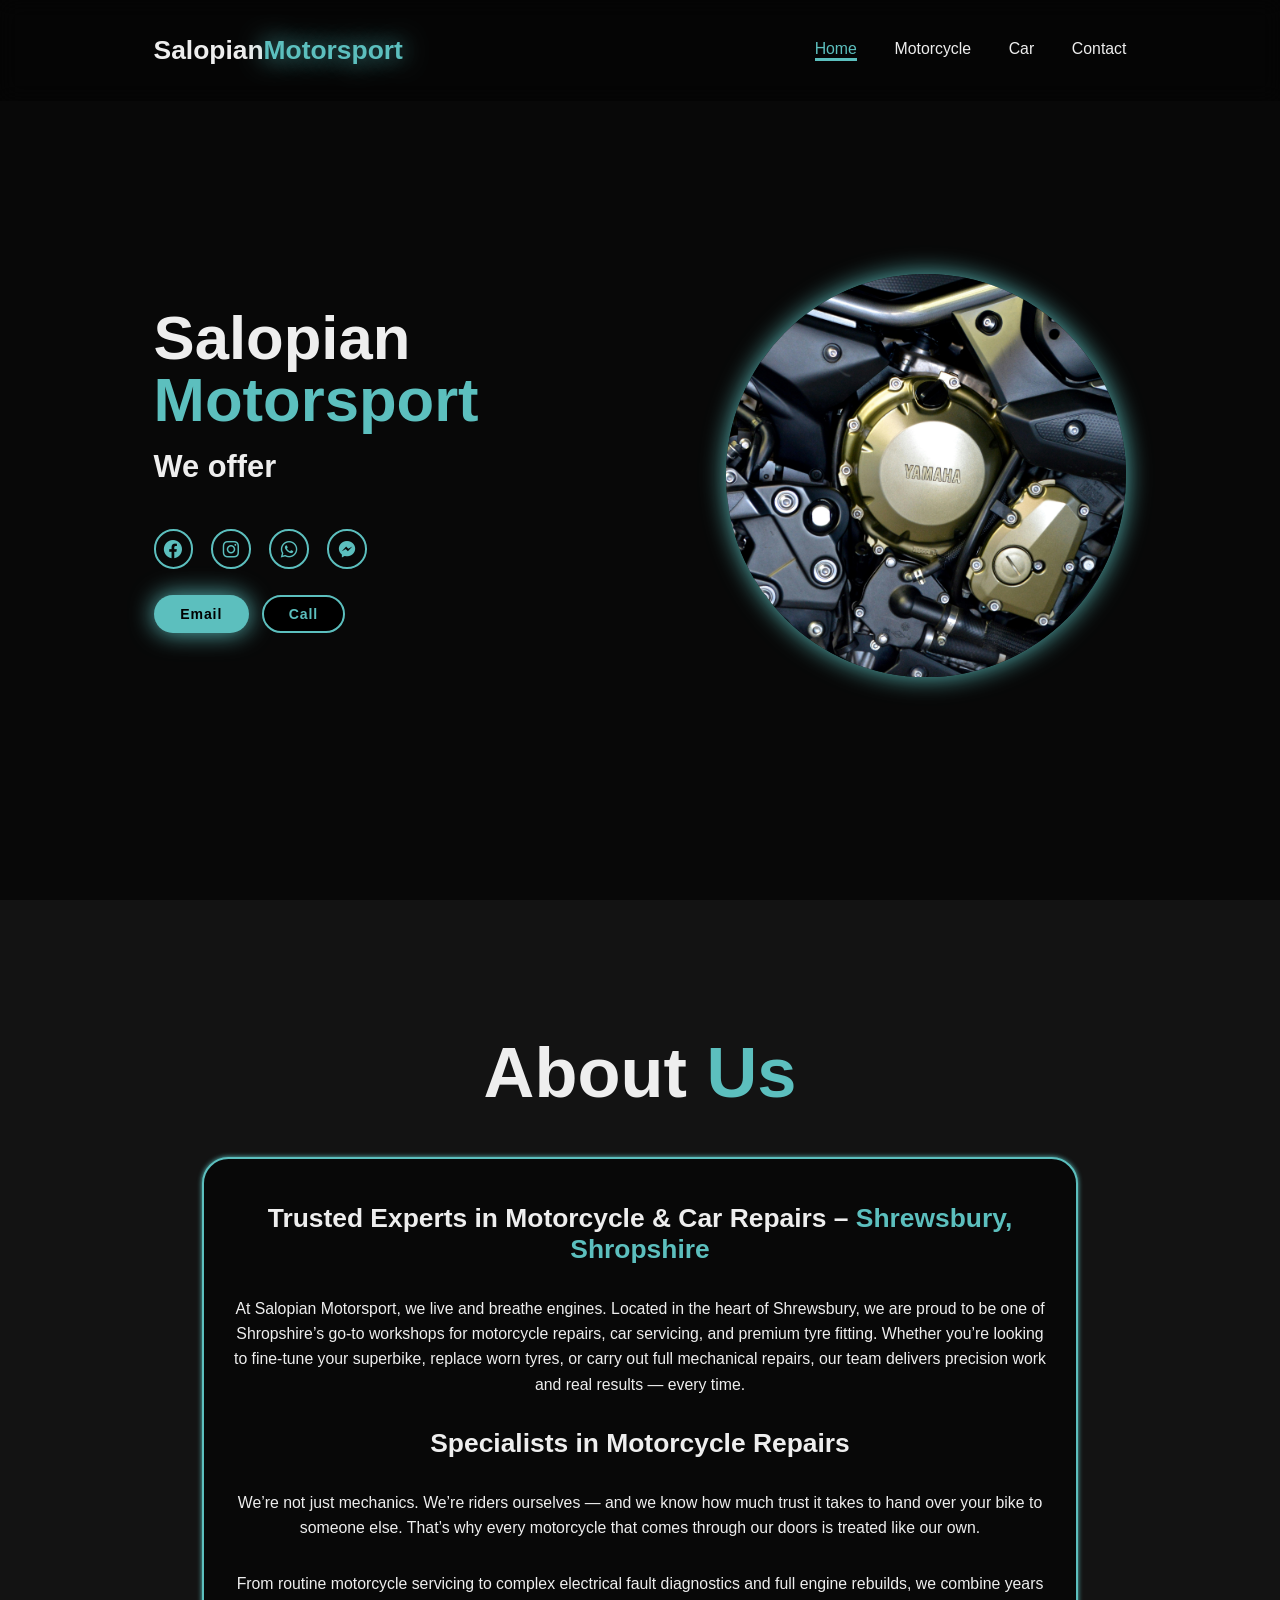
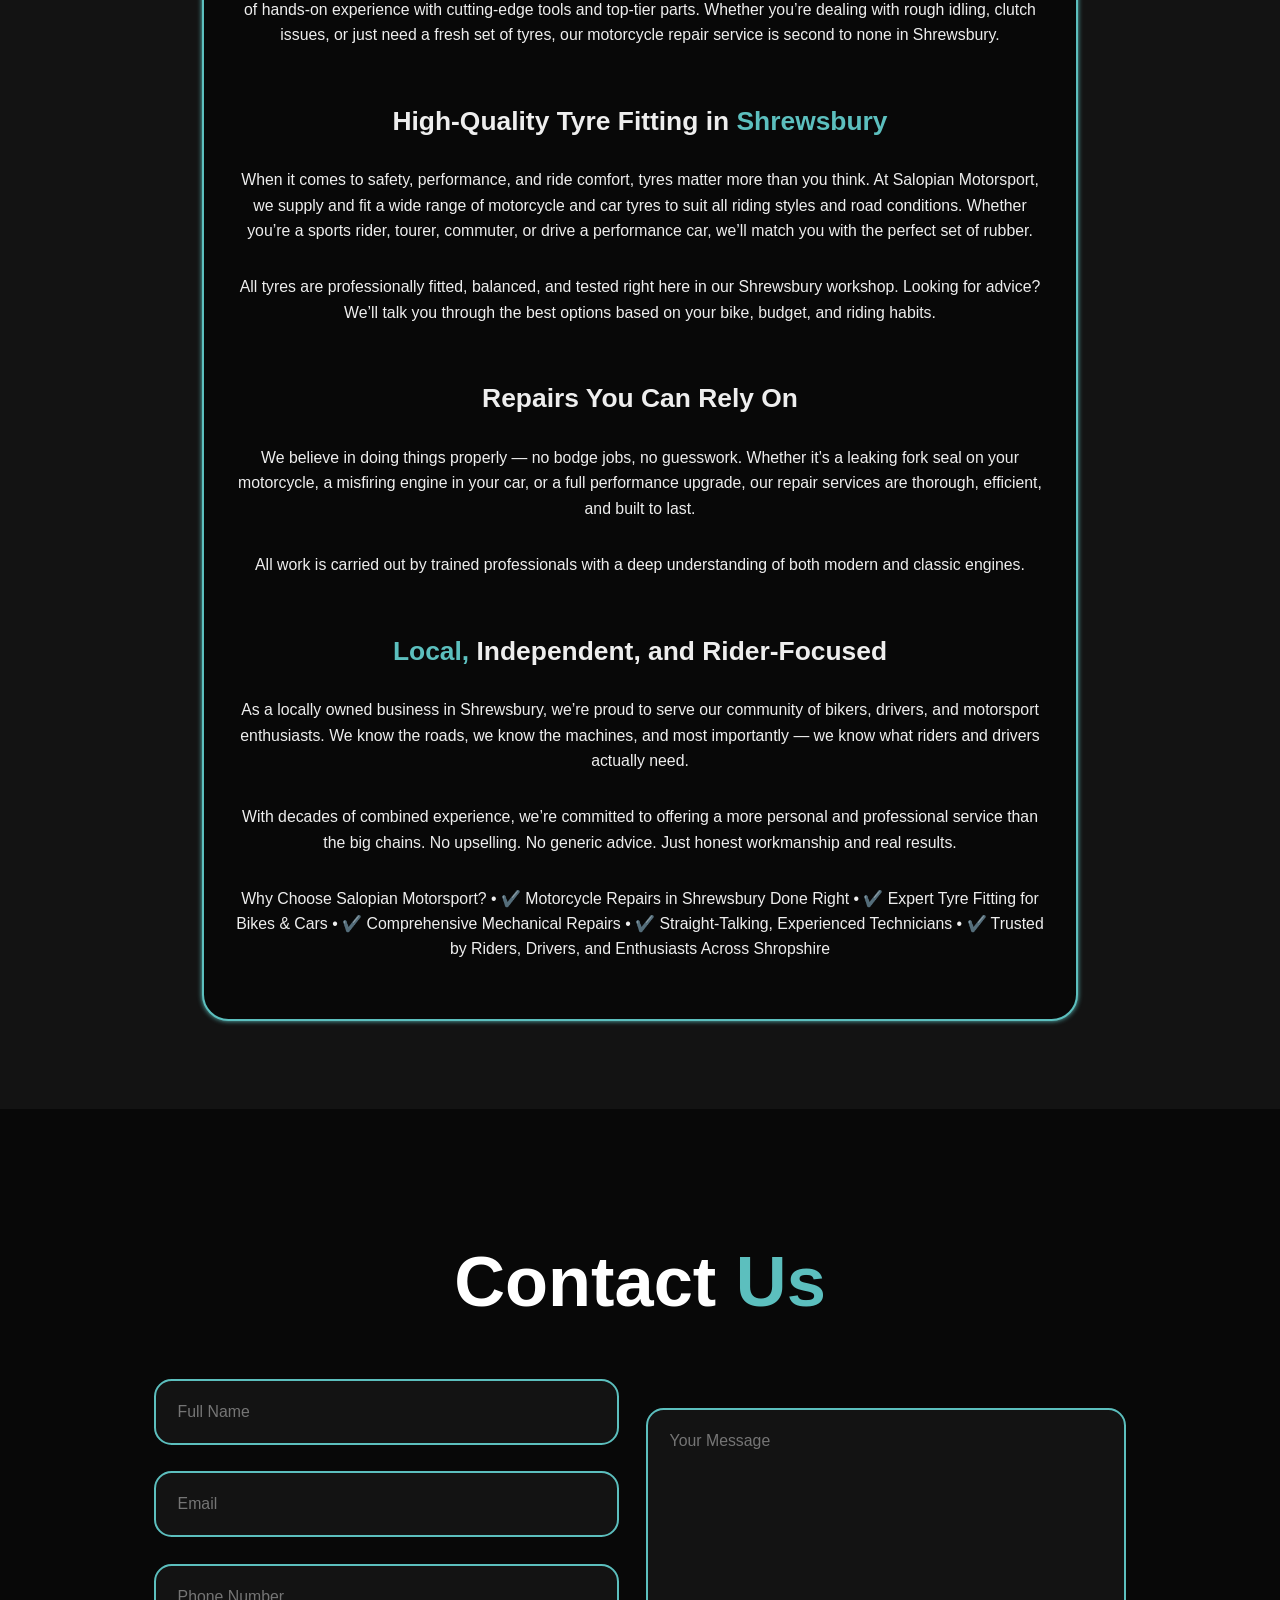
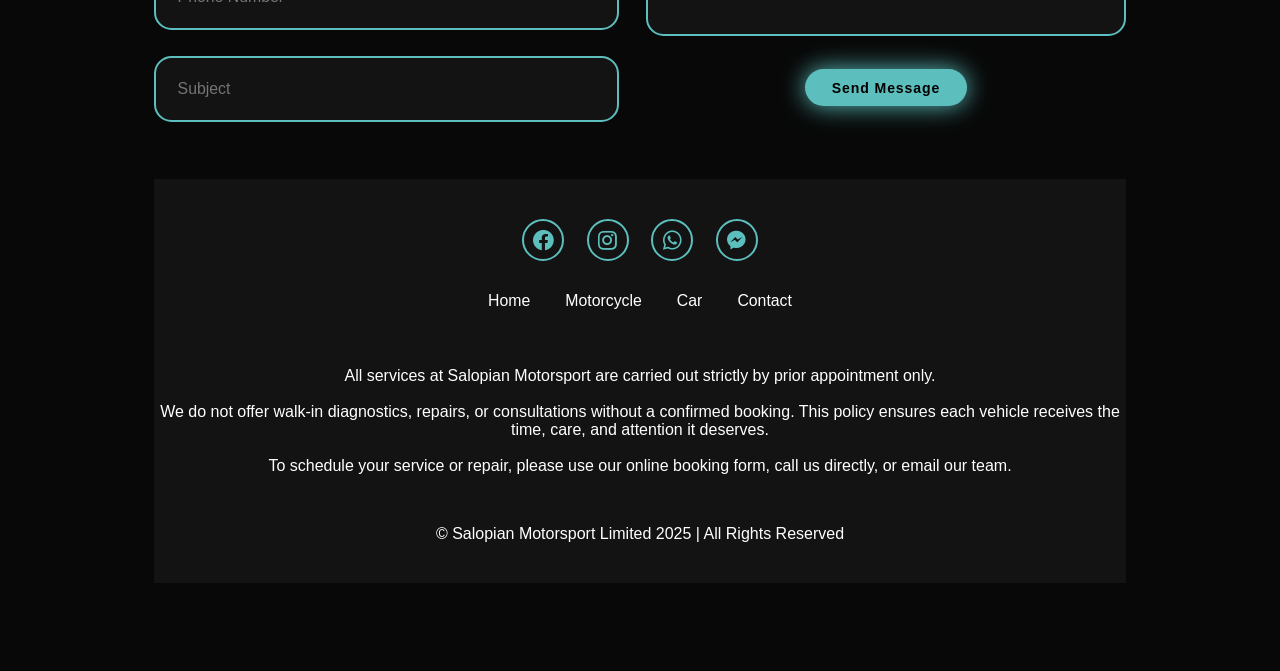
==== index.html @ 0539b3ef "Add files via upload" ====
<!DOCTYPE html>
<!DOCTYPE html>
<html>
<head>
	<meta charset="utf-8">
	<meta name="viewport" content="width=device-width, initial-scale=1">
	<title>Salopian Motorsport Limited | Motorcycle | Car | Service & Repair in Shrewsbury</title>
	<link rel="stylesheet" type="text/css" href="style.css">
	<link href='https://unpkg.com/boxicons@2.1.4/css/boxicons.min.css' rel='stylesheet'>
</head>
<body>
	<header class="header">
		<a href="index.html" class="logo">Salopian<span>Motorsport</span></a>

		<i class='bx bx-menu' id="menu-icon"></i>

		<nav class="navbar">
			
		<ul>
			<li><a href="#home" class="active">Home</a></li>
			<li><a href="motorcycle.html">Motorcycle</a></li>
			<li><a href="car.html">Car</a></li>
			<li><a href="contact.html">Contact</a></li>
		</ul>
			
		</nav>
	</header>

<section class="home" id="home">
	<div class="home-content">
		<h1>Salopian <span>Motorsport</span></h1>
		<br>
		<h3 class="text-animation">We offer <span></span></h3>	

		<div class="social-icons">
			<a href="https://www.facebook.com/share/16dyAodXLT/?mibextid=wwXIfr"><i class='bx bxl-facebook-circle'></i></a>
			<a href="https://www.instagram.com/salopianmotorsport?igsh=bzdzZmtpdmQzdWZl&utm_source=qr"><i class='bx bxl-instagram'></i></a>
			<a href="https://wa.me/447731118933"><i class='bx bxl-whatsapp' ></i></a>
			<a href="https://m.me/blackcrowkingltd"><i class='bx bxl-messenger'></i></a>
		</div>

		<div class="btn-group">
			<a href="mailto:info@salopianmotorsport.com" class="btn">Email</a>
			<a href="tel:07874072613" class="btn">Call</a>
		</div>
	</div>
		<div class="home-img">
			<img src="image.jpg">
		</div>

</section>

<section class="about" id="about"> 

	<h2 class="heading">About <span>Us</span></h2>

	<div class="about-box">
		
		<div class="about-card">

			<h3>Trusted Experts in Motorcycle & Car Repairs – <span>Shrewsbury, Shropshire</span></h3>
			<p>At Salopian Motorsport, we live and breathe engines. Located in the heart of Shrewsbury, we are proud to be one of Shropshire’s go-to workshops for motorcycle repairs, car servicing, and premium tyre fitting. Whether you’re looking to fine-tune your superbike, replace worn tyres, or carry out full mechanical repairs, our team delivers precision work and real results — every time.
<br>
<h3>Specialists in Motorcycle Repairs</h3>

<p>We’re not just mechanics. We’re riders ourselves — and we know how much trust it takes to hand over your bike to someone else. That’s why every motorcycle that comes through our doors is treated like our own.</p>

<p>From routine motorcycle servicing to complex electrical fault diagnostics and full engine rebuilds, we combine years of hands-on experience with cutting-edge tools and top-tier parts. Whether you’re dealing with rough idling, clutch issues, or just need a fresh set of tyres, our motorcycle repair service is second to none in Shrewsbury.</p>
<br>
<h3>High-Quality Tyre Fitting in <span>Shrewsbury</span></h3>

<p>When it comes to safety, performance, and ride comfort, tyres matter more than you think. At Salopian Motorsport, we supply and fit a wide range of motorcycle and car tyres to suit all riding styles and road conditions. Whether you’re a sports rider, tourer, commuter, or drive a performance car, we’ll match you with the perfect set of rubber.</p>

<p>All tyres are professionally fitted, balanced, and tested right here in our Shrewsbury workshop. Looking for advice? We’ll talk you through the best options based on your bike, budget, and riding habits.</p>
<br>
<h3>Repairs You Can Rely On</h3>

<p>We believe in doing things properly — no bodge jobs, no guesswork. Whether it’s a leaking fork seal on your motorcycle, a misfiring engine in your car, or a full performance upgrade, our repair services are thorough, efficient, and built to last.</p>

<p>All work is carried out by trained professionals with a deep understanding of both modern and classic engines.</p>
<br>
<h3><span>Local,</span> Independent, and Rider-Focused</h3>

<p>As a locally owned business in Shrewsbury, we’re proud to serve our community of bikers, drivers, and motorsport enthusiasts. We know the roads, we know the machines, and most importantly — we know what riders and drivers actually need.</p>

<p>With decades of combined experience, we’re committed to offering a more personal and professional service than the big chains. No upselling. No generic advice. Just honest workmanship and real results.</p>

<p>Why Choose Salopian Motorsport?
	•	✔️ Motorcycle Repairs in Shrewsbury Done Right
	•	✔️ Expert Tyre Fitting for Bikes & Cars
	•	✔️ Comprehensive Mechanical Repairs
	•	✔️ Straight-Talking, Experienced Technicians
	•	✔️ Trusted by Riders, Drivers, and Enthusiasts Across Shropshire</p>
		</div>
	</div>

</section>


<section class="contact" id="contact">
	<h2 class="heading">Contact <span>Us</span></h2>

<form action="https://script.google.com/macros/s/AKfycbzwtVDaCnmivRUrf6Azpi9biSsXwJJCVhMRSm5MmLhAVbB-EV3SYYnZz3pSoGdUke159w/exec" method="POST" id="contactForm">
    <div class="input-group">
        <div class="input-box">
            <input type="text" name="name" placeholder="Full Name" required>
            <input type="email" name="email" placeholder="Email" required>
        </div>
        <div class="input-box">
            <input type="tel" name="phone" placeholder="Phone Number">
            <input type="text" name="subject" placeholder="Subject" required>
        </div>
    </div>
    <div class="input-group-2">
        <textarea name="message" cols="30" rows="10" placeholder="Your Message" required></textarea>
        <input type="submit" value="Send Message" class="btn">
    </div>
</form>

<script>
document.getElementById('contactForm').addEventListener('submit', function(e) {
    e.preventDefault();
    var submitBtn = this.querySelector('input[type="submit"]');
    var originalText = submitBtn.value;
    
    // Show loading state
    submitBtn.value = 'Sending...';
    submitBtn.disabled = true;
    
    var formData = new FormData(this);
    var data = {
        name: formData.get('name'),
        email: formData.get('email'),
        phone: formData.get('phone'),
        subject: formData.get('subject'),
        message: formData.get('message')
    };
    
    fetch(this.action, {
        method: 'POST',
        body: JSON.stringify(data),
        headers: {
            'Content-Type': 'application/json'
        }
    })
    .then(response => response.json())
    .then(result => {
        if (result.result === 'success') {
            alert('Message sent successfully! We\'ll get back to you soon.');
            this.reset();
        } else {
            alert('Sorry, there was an error. Please try again or call us directly.');
        }
    })
    .catch(error => {
        alert('Sorry, there was an error. Please try again or call us directly.');
    })
    .finally(() => {
        // Reset button
        submitBtn.value = originalText;
        submitBtn.disabled = false;
    });
});
</script>

<footer class="footer">
	<div class="social">
			<a href="https://www.facebook.com/share/16dyAodXLT/?mibextid=wwXIfr"><i class='bx bxl-facebook-circle'></i></a>
			<a href="https://www.instagram.com/salopianmotorsport?igsh=bzdzZmtpdmQzdWZl&utm_source=qr"><i class='bx bxl-instagram'></i></a>
			<a href="https://wa.me/447731118933"><i class='bx bxl-whatsapp' ></i></a>
			<a href="https://m.me/blackcrowkingltd"><i class='bx bxl-messenger'></i></a>
	</div>

	<ul class="list">
		<li>
			<a href="#">Home</a>
		</li>

		<li>
			<a href="motorcycle.html">Motorcycle</a>
		</li>

		<li>
			<a href="car.html">Car</a>
		</li>

		<li>
			<a href="contact.html">Contact</a>
		</li>
	</ul>
	<p class="copyright">
All services at Salopian Motorsport are carried out strictly by prior appointment only.
<br>
<br>
We do not offer walk-in diagnostics, repairs, or consultations without a confirmed booking. This policy ensures each vehicle receives the time, care, and attention it deserves.
<br>
<br>
To schedule your service or repair, please use our online booking form, call us directly, or email our team.
<br>
</p>
	<p class="copyright">
		© Salopian Motorsport Limited 2025 | All Rights Reserved
	</p>
</footer>

<script src="script.js"></script>
</body>
</html>
---- style.css ----
* {
	margin: 0;
	padding: 0;
	box-sizing: border-box;
	text-decoration: none;
	outline: none;
	scroll-behavior: smooth;
	font-family:sans-serif;
}

:root {
	--bg-color:#080808;
	--second-bg-color:#131313;
	--text-color:#eee;
	--main-color:#5CBFBE;
	--second-main-color:#ff0011;
}

html {
	font-size: 60%;
	overflow-x: hidden;
}
body {
	background: var(--bg-color);
	color: var(--text-color);
}
.header {
	position: fixed;
	top: 0;
	left: 0;
	width: 100%;
	padding: 4rem 12% 4rem;
	background: rgba(0, 0, 0, 0.3);
	backdrop-filter: blur(10px);
	display: flex;
	justify-content: space-between;
	align-items: center;
	z-index: 5;
}

.logo {
	font-size: 3rem;
	color: var(--text-color);
	font-weight: 800;
	cursor: pointer;
	transition: 0.3s ease;
}

.logo:hover {
	transform: scale(1.1);
}

.logo span{
	text-shadow: 0 0 25px var(--main-color);
}

.navbar a {
	font-size: 1.8rem;
	color: var(--text-color);
	margin-left: 4rem;
	font-weight: 500;
	transition: 0.3s ease;
	border-bottom: 3px solid transparent;
}

.navbar a:hover,
.navbar a.active{
	color: var(--main-color);
	border-bottom: 3px solid var(--main-color);
}

#menu-icon{
	font-size: 3.6rem;
	color: var(--main-color);
	display: none;
	cursor: pointer;
}

/* Close icon rotation when active */
#menu-icon.bx-x {
	transform: rotate(180deg);
}

ul li{
	display: inline-block;
	position: relative;
}

ul li a{
	display: block;
	color: var(--text-color);
	font-size: 1.8rem;
}

ul li ul.dropdown li{
	font-size: 1rem;
	display: block;
	list-style-type: none;
	padding: 10px;
	margin-right: -5px;
	margin-left: -30px;
}

.bx bx-chevron-down{
	margin-left: 5px;
	width: 15px;
}

ul li ul.dropdown{
	width: auto;
	position: absolute;
	z-index: 999;
	display: none;
}

ul li:hover ul.dropdown{
	display: inline-block;
	border-radius: 4rem;
	border: solid 1px;
	border-color: var(--main-color);
	padding: 1rem 2.8rem;
	background: var(--second-bg-color);
	box-shadow: 0 0 25px var(--second-bg-color);
	font-size: 1.6rem;
	color: black;
	letter-spacing: 0.1rem;
	font-weight: 600;
	transition: 0.3s ease-in-out;
	cursor: pointer;
	list-style-type: none;
}

section{
	min-height: 100vh;
	padding: 10rem 12% 10rem;
}

.home{
	display: flex;
	align-items: center;
	justify-content: center;
	gap: 15rem;
}

.home-content{
	display: flex;
	flex-direction: column;
	align-items: baseline;
	text-align: left;
	justify-content: center;
	margin-top: 3rem;
}

span{
	color: var(--main-color);
}

.logo span {
	color: var(--main-color);
}

.home-content h3{
	margin-bottom: 2rem;
	margin-top: 1rem;
	font-size: 3.5rem;
}

.home-content h1{
	font-size: 7rem;
	font-weight: 700;
	margin-top: 1.5rem;
	line-height: 1;
}

.home-img{
	border-radius: 50%;
}

.home-img img{
	position: relative;
	top: 3rem;
	width: 32vw;
	border-radius: 50%;
	box-shadow: 0 0 25px var(--main-color);
	cursor: pointer;
	transition: 0.4s ease-in-out;
	max-width: 400px;
	min-width: 250px;
}

.home-img img:hover{
	box-shadow: 0 0 25px var(--main-color),
				0 0 50px var(--main-color),
				0 0 100px var(--main-color);
}

.home-content p{
	font-size: 1.5rem;
	font-weight: 500;
	line-height: 1.8;
	max-width: 1000px;
}

.social-icons a{
	display: inline-flex;
	justify-content: center;
	align-items: center;
	width: 4.5rem;
	height: 4.5rem;
	background: transparent;
	border: 2px solid var(--main-color);
	font-size: 2.5rem;
	border-radius: 50%;
	color: var(--main-color);
	margin: 3rem 1.8rem 3rem 0;
	transition: 0.3s ease-in-out;
}

.social-icons a:hover{
	color: var(--text-color);
	transform: scale(1.3)translateY(-5px);
	box-shadow: 0 0 25px var(--main-color);
	background-color: var(--main-color);
}

.btn{
	display: inline-block;
	padding: 1rem 2.8rem;
	background: var(--main-color);
	box-shadow: 0 0 25px var(--main-color);
	border-radius: 4rem;
	font-size: 1.6rem;
	color: black;
	border: 2px solid transparent;
	letter-spacing: 0.1rem;
	font-weight: 600;
	transition: 0.3s ease-in-out;
	cursor: pointer;
}

.btn:hover{
	transform: scale(1.05);
	box-shadow: 0 0 50px var(--main-color);
}

.btn-group{
	display: flex;
	align-items: center;
	gap: 1.5rem;
}

.btn-group a:nth-of-type(2){
	background-color: black;
	color: var(--main-color);
	border: 2px solid var(--main-color);
	box-shadow: 0 0 25px transparent;
}

.btn-group a:nth-of-type(2):hover{
	box-shadow: 0 0 25px var(--main-color);
	background-color: var(--main-color);
	color: black;
}

.text-animation{
	font-size: 34px;
	font-weight: 600;
	min-width: 280px;
}

.text-animation span{
	position: relative;
}

.text-animation span::before{
	content: "Personal Trainer";
	color: var(--main-color);
	animation: words 20s infinite;
}

.text-animation span::after{
	content: "";
	background-color: var(--bg-color);
	position: absolute;
	width: calc(100% + 8px);
	height: 100%;
	border-left: 3px solid var(--bg-color);
	right: -8px;
	animation: cursor 0.6s infinite, typing 20s steps(14) infinite;
}

@keyframes cursor{
	to{
		border-left: 2px solid var(--main-color);
	}
}
@keyframes words{
	0%,
	20%{
		content: "servicing";
	}
	21%,
	40%{
		content: "repairs";
	}
	41%,
	60%{
		content: "tyres";
	}
	61%,
	80%{
		content: "MOTs";
	}
	81%,
	100%{
		content: "diagnostics";
	}
}

@keyframes typing{
	10%,
	15%,
	30%,
	35%,
	50%,
	55%,
	70%,
	75%,
	90%,
	95%{
		width: 0;
	}
	5%,
	20%,
	25%,
	40%,
	45%,
	60%,
	65%,
	80%,
	85%{
		width: calc(100% + 8px);
	}
}

@keyframes slide {
	from {
		transform: translateX(0);
	}
	to {
		transform: translateX(-100%);

	}
}

.heading{
	font-size: 8rem;
	text-align: center;
	margin: 5rem 0;
}

.paragraph{
	font-size: 2rem;
	font-weight: 600;
	max-height: 100px;
	line-height: 1.7;
	margin: auto;
	padding-bottom: 250px;
	text-align: center;
}

.services{
	background: var(--bg-color);
	color: black;
}

.services h2{
	margin-bottom: 5rem;
	color: white;
}

.services-container{
	display: grid;
	grid-template-columns: repeat(2, 1fr);
	align-items: center;
	gap: 2.5rem;
}

.service-box{
	background-color: var(--main-color);
	height: 300px;
	border-radius: 3rem;
	border: 5px solid transparent;
	cursor: pointer;
	transition: 0.4s ease-in-out;
}

.service-box:hover{
	background: white;
	color: black;
	border: 5px solid var(--main-color);
	transform: scale(1.03);
}

.service-box .service-info{
	display: flex;
	flex-direction: column;
	text-align: left;
	max-height: 200px;
	justify-content: left;
	align-items: baseline;
	padding: 5rem 5rem;
}

.service-info h4{
	font-size: 3rem;
	font-weight: 800;
	line-height: 2;
}

.service-info p{
	font-size: 1.6rem;
	font-weight: 600;
	max-height: 100px;
	line-height: 1.7;
	margin: auto;
}


.courses{
	background-color: var(--second-bg-color);
}

.courses-box{
	display: grid;
	grid-template-columns: repeat(auto-fit, minmax(300px, 1fr));
	place-items: center;
	gap: 3rem;
	row-gap: 3rem;
}

.courses-card{
	display: flex;
	flex-direction: column;
	width: 100%;
	max-width: 350px;
	height: auto;
	min-height: 500px;
	align-items: center;
	justify-content: space-between;
	text-align: center;
	background-color: var(--bg-color);
	border: 2px solid var(--main-color);
	border-radius: 3rem;
	gap: 2rem;
	padding: 3rem 2rem;
	overflow: hidden;
	cursor: pointer;
	box-shadow: 0 0 5px var(--main-color);
	transition: 0.3s ease;
}

.courses-card:hover{
	box-shadow: 0 0 25px var(--main-color),
				0 0	50px var(--main-color);
	transform: scale(1.02);
}

.courses-card img{
	width: 100%;
	max-width: 300px;
	max-height: 200px;
	object-fit: cover;
	border-radius: 2em;
}

.courses-card h3{
	font-size: 2.5rem;
	margin-bottom: 1rem;
}

.courses-card p{
	font-size: 1.6rem;
	line-height: 1.6;
}

.contact{
	background-color: var(--bg-color);
}

.contact h2{
	margin-bottom: 3rem;
	color: white;
}

.contact form{
	display: flex;
	align-items: center;
	justify-content: center;
	gap: 3rem;
	margin: 5rem auto;
	text-align: center;
}

.contact form .input-box{
	display: flex;
	justify-content: center;
	flex-wrap: wrap;
}

.contact form .input-box input,
.contact form textarea{
	width: 100%;
	padding: 2.5rem;
	font-size: 1.8rem;
	color: var(--text-color);
	background: var(--second-bg-color);
	border-radius: 2rem;
	border: 2px solid var(--main-color);
	margin: 1.5rem 0;
	resize: none;
}

.contact form .btn{
	margin-top: 2rem;
}

.footer{
	position: relative;
	bottom: 0;
	width: 100%;
	padding: 40px 0;
	background-color: var(--second-bg-color);
}

.footer .social{
	text-align: center;
	padding-bottom: 25px;
	color: var(--main-color);
}

.footer .social a{
	font-size: 25px;
	color: var(--main-color);
	border: 2px solid var(--main-color);
	width: 42px;
	height: 42px;
	line-height: 42px;
	display: inline-block;
	text-align: center;
	border-radius: 50%;
	margin: 0 10px;
	transition: 0.3s ease-in-out;
}

.footer .social a:hover{
	transform: scale(1.2)translateY(-10px);
	background-color: var(--main-color);
	color: black;
	box-shadow: 0 0 25px var(--main-color);
}

.footer ul{
	margin-top: 0;
	padding: 0;
	font-size: 18px;
	line-height: 1.6;
	margin-bottom: 0;
	text-align: center;
}

.footer ul li a{
	color: white;
	border-bottom: 3px solid transparent;
	transition: 0.3s ease-in-out;
}

.footer ul li a:hover{
	border-bottom: 3px solid var(--main-color);
}

.footer ul li{
	display: inline-block;
	padding: 0 15px;
}

.footer .copyright{
	margin-top: 50px;
	text-align: center;
	font-size: 16px;
	color: white;
}

.map{
	display: flex;
	align-items: center;
	justify-content: center;
	text-align: center;
	margin-top: 10rem; 
	margin-left: auto;
	margin-right: auto;
	width: 500px;
	height: 500px;
	background-color: var(--bg-color);
	border: 2px solid var(--main-color);
	border-radius: 3rem;
	overflow: hidden;
	cursor: pointer;
	box-shadow: 0 0 5px var(--main-color);
	transition: 0.3s ease;
}

.map:hover{
	box-shadow: 0 0 25px var(--main-color),
				0 0	50px var(--main-color);
	transform: scale(1.02);
}

iframe{
	border-radius: 2em;
	border: 5px solid var(--main-color);
	width: 500px;
	height: 500px;
	opacity: 0.7;
}

.box{
	max-width: 600px;
}

.box h2{
	margin-bottom: 10px;
}


.about{
	background-color: var(--second-bg-color);
}

.about-box{
	display: grid;
	place-items: center;
	gap: 5rem;
	row-gap: 5rem;
}

.about-card{
	display: flex;
	flex-direction: column;
	width: 90%;
	max-width: 1200px;
	height: auto;
	margin-left: auto;
	margin-right: auto;
	align-items: center;
	justify-content: center;
	text-align: center;
	background-color: var(--bg-color);
	border: 2px solid var(--main-color);
	border-radius: 3rem;
	gap: 2rem;
	padding: 5rem 3rem;
	overflow: hidden;
	cursor: pointer;
	box-shadow: 0 0 5px var(--main-color);
	transition: 0.3s ease;
}

.about-card:hover{
	box-shadow: 0 0 25px var(--main-color),
				0 0	50px var(--main-color);
	transform: scale(1.02);
}

.about-card h3{
	font-size: 3rem;
	margin-bottom: 1.5rem;
}

.about-card p{
	font-size: 1.8rem;
	line-height: 1.6;
	margin-bottom: 1.5rem;
}

.about-card ul {
	text-align: left;
	margin: 2rem 0;
	padding-left: 2rem;
	width: 100%;
}

.about-card li {
	font-size: 1.7rem;
	margin-bottom: 0.8rem;
	line-height: 1.5;
}

.tyres{
	background-color: var(--second-bg-color);
}

.tyres-box{
	display: grid;
	grid-template-columns: repeat(auto-fit, minmax(280px, 1fr));
	place-items: center;
	gap: 3rem;
	row-gap: 3rem;
}

.tyres-card{
	display: flex;
	flex-direction: column;
	width: 100%;
	max-width: 300px;
	height: auto;
	min-height: 300px;
	align-items: center;
	justify-content: center;
	text-align: center;
	background-color: var(--bg-color);
	border: 2px solid var(--main-color);
	border-radius: 3rem;
	gap: 2rem;
	padding: 3rem 2rem;
	overflow: hidden;
	cursor: pointer;
	box-shadow: 0 0 5px var(--main-color);
	transition: 0.3s ease;
}

.tyres-card:hover{
	box-shadow: 0 0 25px var(--main-color),
				0 0	50px var(--main-color);
	transform: scale(1.02);
}

.tyres-card img{
	width: 100%;
	max-width: 200px;
	max-height: 120px;
	object-fit: contain;
}

.tyres-card p{
	font-size: 1.6rem;
	line-height: 1.6;
}


/* Mobile Responsiveness */
@media(max-width:1285px){
	html{
		font-size: 55%;
	}
	.services-container{
		padding-bottom: 7rem;
		grid-template-columns: repeat(2, 1fr);
		margin: 0 5rem;
	}
}

@media(max-width:991px){
	header{
		padding: 2rem 3%;
	}
	section{
		padding: 10rem 3% 2rem;
	}

	.services{
		padding-bottom: 7rem;
	}
	.testimonials .wrapper{
		grid-template-columns: repeat(1, 1fr);
	}
	.contact form{
		flex-direction: column;
	}
	.footer{
		padding: 2rem 3%;
	}
}

@media(max-width:895px){
	#menu-icon{
		display: block;
	}
	.navbar{
		position: fixed;
		top: 0;
		right: -100%;
		width: 80%;
		max-width: 300px;
		height: 100vh;
		padding: 8rem 2rem 2rem;
		background: rgba(0, 0, 0, 0.95);
		backdrop-filter: blur(20px);
		border-left: 2px solid var(--main-color);
		transition: 0.3s ease-in-out;
		z-index: 4;
	}
	.navbar.active{
		right: 0;
	}
	.navbar a{
		display: block;
		font-size: 2.2rem;
		margin: 2rem 0;
		color: white;
		text-align: center;
		padding: 1rem;
	}
	
	/* Mobile dropdown fixes */
	ul li {
		display: block;
		text-align: center;
	}
	
	ul li ul.dropdown {
		position: static;
		display: none;
		width: 100%;
		background: rgba(255, 255, 255, 0.1);
		border-radius: 1rem;
		margin-top: 1rem;
	}
	
	ul li:hover ul.dropdown {
		display: block;
		border: 1px solid var(--main-color);
		padding: 1rem;
	}
	
	ul li ul.dropdown li {
		margin: 0.5rem 0;
	}

	.home{
		flex-direction: column-reverse;
		margin: 5rem 2rem;
		gap: 3rem;
	}

	.home-content{
		align-items: center;
		text-align: center;
	}

	.home-content h3{
		font-size: 2.6rem;
	}

	.home-content h1{
		font-size: 5rem;
		margin-top: 1rem;
		line-height: 1.2;
	}
	.home-content p{
		max-width: 600px;
		margin: 0 auto;
		font-size: 1.8rem;
	}
	.home-img img{
		width: 60vw;
		max-width: 300px;
		top: 0;
	}
	.services h2{
		margin-bottom: 3rem;
	}
	.services-container{
		grid-template-columns: repeat(1, 1fr);
	}

	.paragraph{
		font-size: 1.6rem;
		max-height: none;
		padding-bottom: 3rem;
	}

	.courses-box,
	.tyres-box {
		grid-template-columns: 1fr;
		gap: 2rem;
	}
	
	.courses-card,
	.tyres-card {
		width: 90%;
		max-width: 400px;
	}

	.about-card {
		width: 95%;
		padding: 3rem 2rem;
	}

	iframe{
		width: 400px;
		height: 400px;
	}
	.map{
		width: 400px;
		height: 400px;
	}

	.map:hover{
		box-shadow: 0 0 25px var(--main-color),
					0 0	50px var(--main-color);
		transform: scale(1.02);
	}
}

@media (max-width: 480px) {
	section {
		padding: 8rem 5% 5rem;
	}
	
	.home-content h1 {
		font-size: 4rem;
	}
	
	.home-content h3 {
		font-size: 2.2rem;
	}
	
	.heading {
		font-size: 5rem;
	}
	
	.courses-card,
	.tyres-card {
		width: 100%;
		padding: 2rem;
	}
	
	.about-card {
		padding: 2rem;
	}
	
	.map {
		width: 90%;
		height: 300px;
	}
	
	iframe {
		width: 100%;
		height: 100%;
	}
}
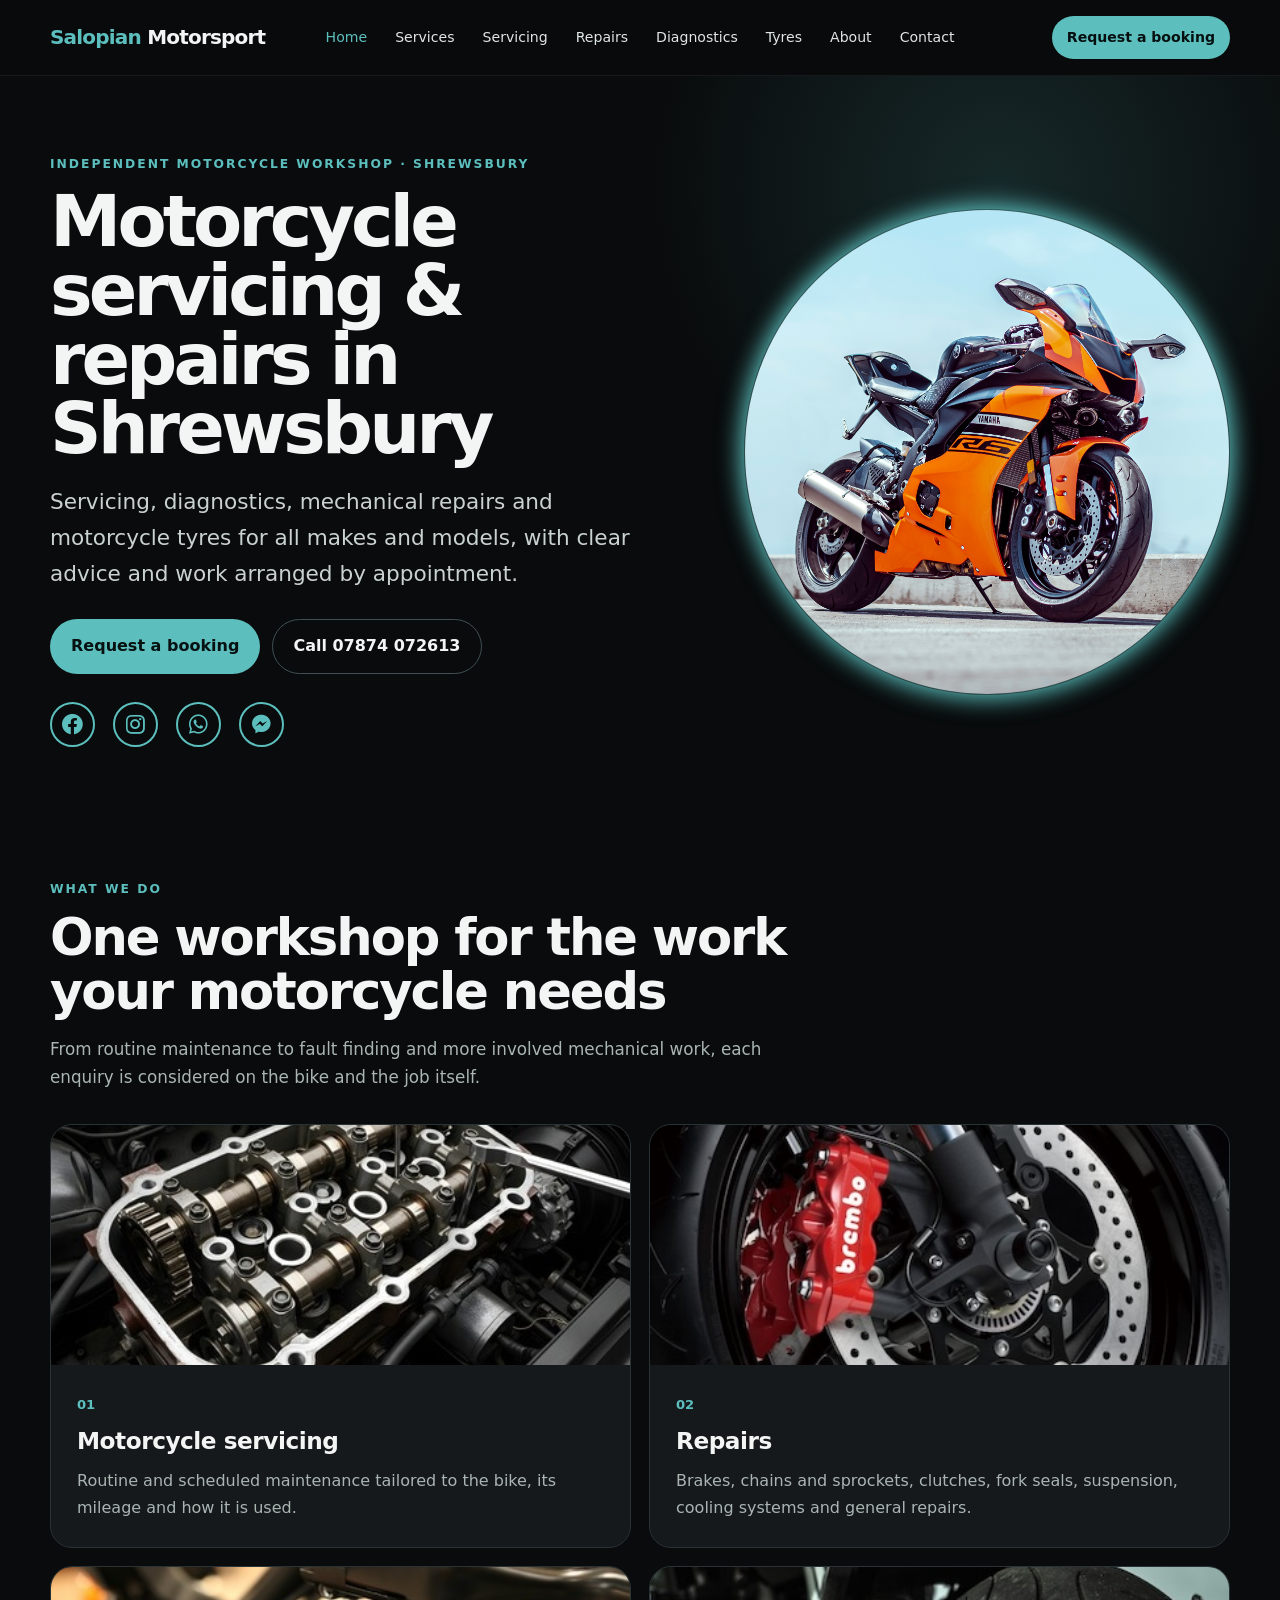
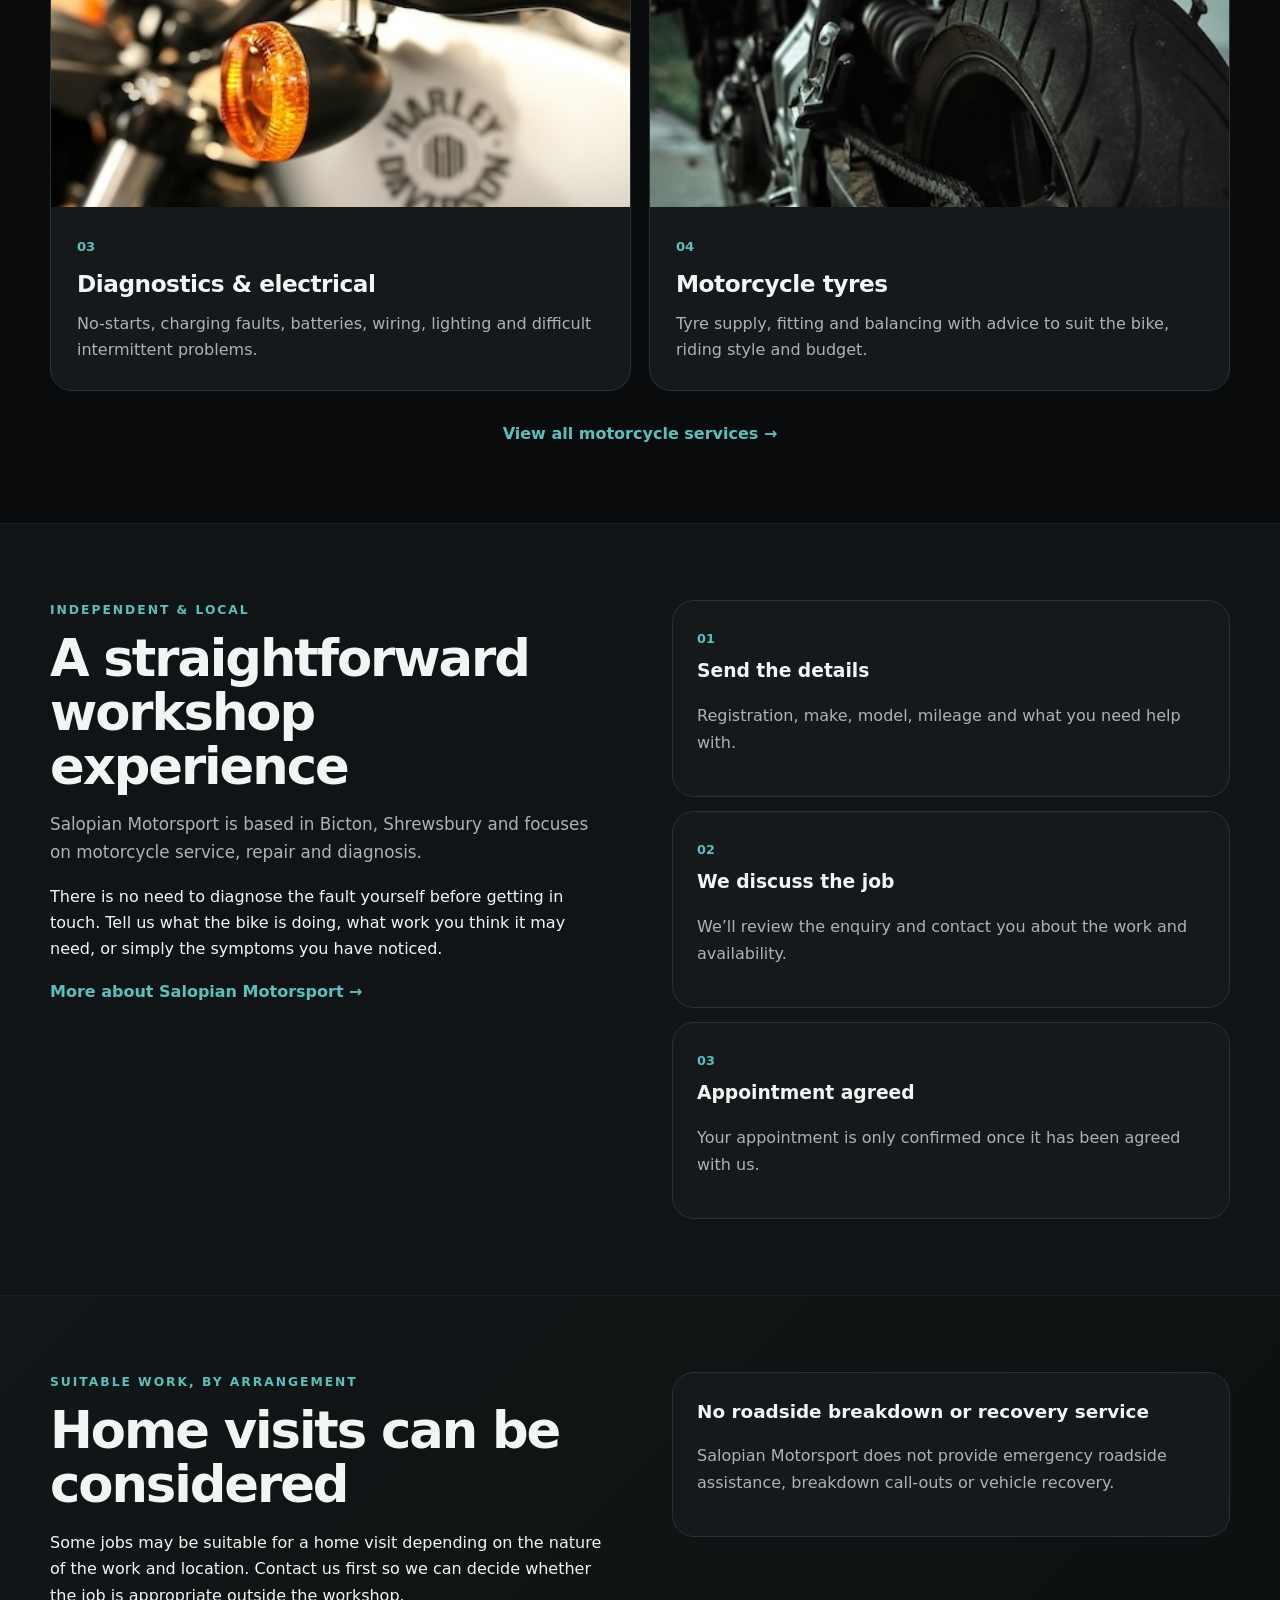
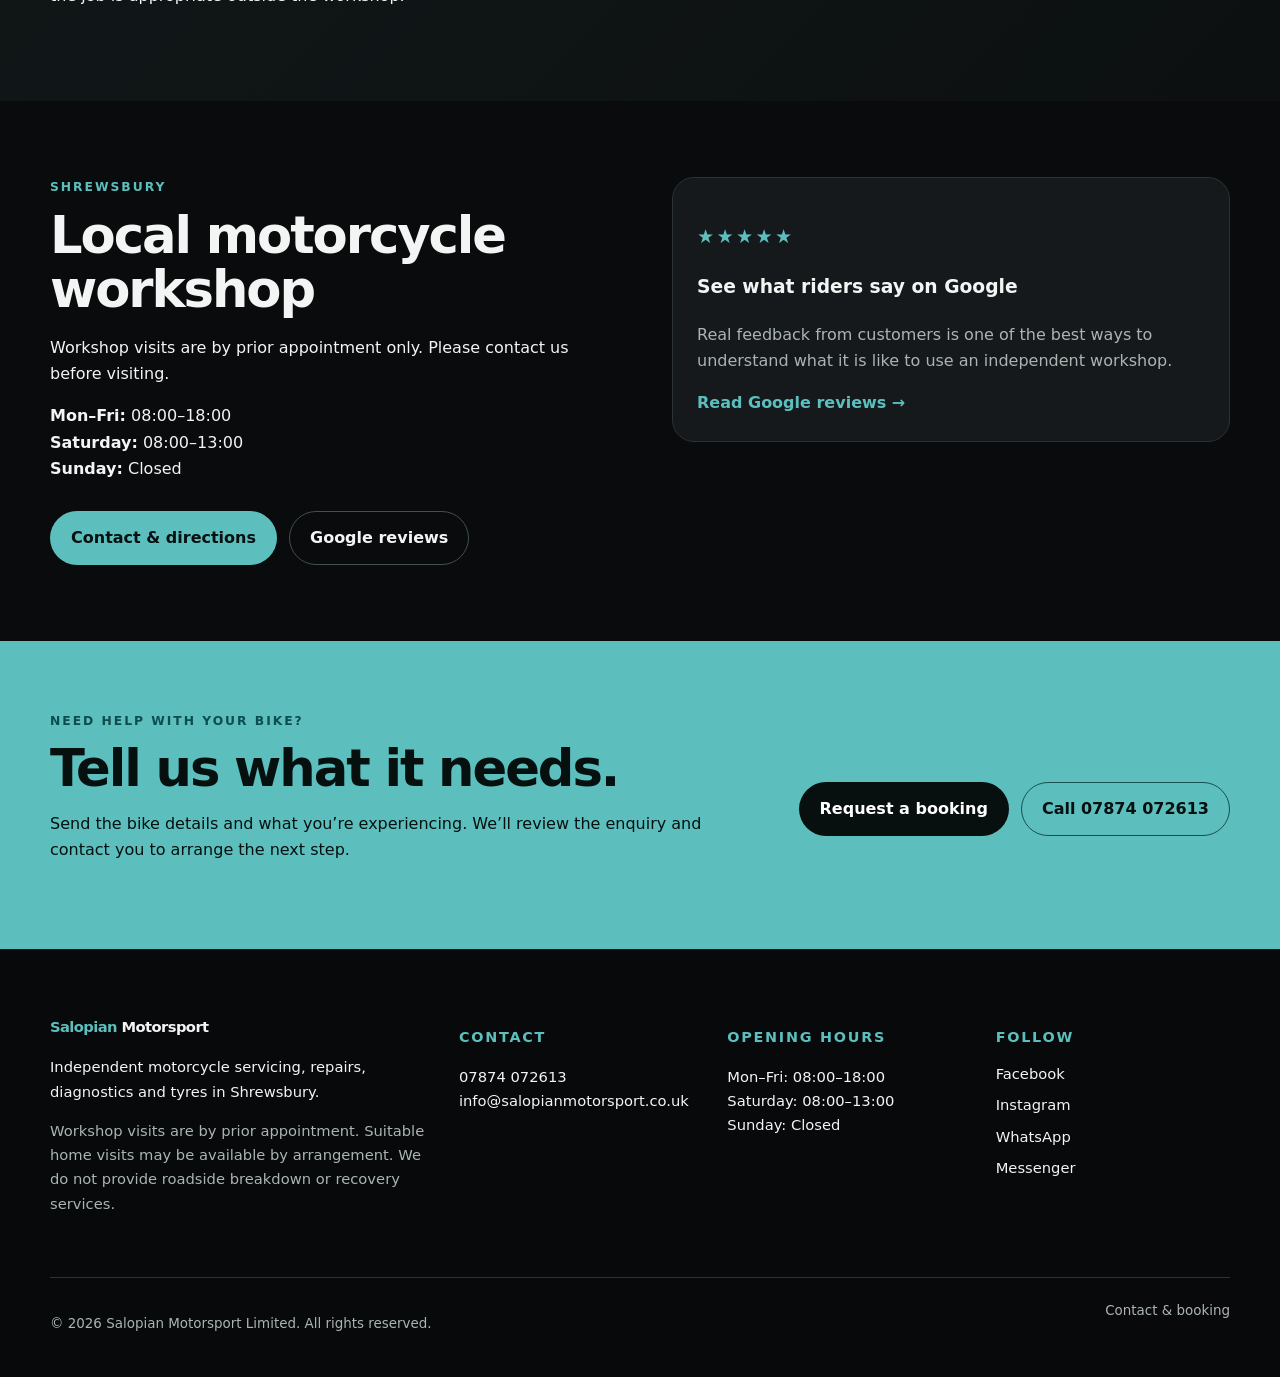
==== commit a3668cb0: "feat: rebuild Salopian Motorsport as motorcycle specialist site" ====
--- a/index.html
+++ b/index.html
@@ -1,208 +1,274 @@
-<!DOCTYPE html>
-<!DOCTYPE html>
-<html>
+<!doctype html>
+<html lang="en-GB">
 <head>
-	<meta charset="utf-8">
-	<meta name="viewport" content="width=device-width, initial-scale=1">
-	<title>Salopian Motorsport Limited | Motorcycle | Car | Service & Repair in Shrewsbury</title>
-	<link rel="stylesheet" type="text/css" href="style.css">
-	<link href='https://unpkg.com/boxicons@2.1.4/css/boxicons.min.css' rel='stylesheet'>
+  <meta charset="utf-8">
+  <meta name="viewport" content="width=device-width, initial-scale=1">
+  <title>Motorcycle Servicing &amp; Repairs Shrewsbury | Salopian Motorsport</title>
+  <meta name="description" content="Independent motorcycle workshop in Shrewsbury for servicing, repairs, diagnostics, electrical faults and motorcycle tyres. All makes and models considered.">
+  <meta name="robots" content="index,follow">
+  <link rel="canonical" href="https://salopianmotorsport.co.uk/">
+  <meta property="og:type" content="website">
+  <meta property="og:site_name" content="Salopian Motorsport">
+  <meta property="og:title" content="Motorcycle Servicing &amp; Repairs Shrewsbury | Salopian Motorsport">
+  <meta property="og:description" content="Independent motorcycle workshop in Shrewsbury for servicing, repairs, diagnostics, electrical faults and motorcycle tyres. All makes and models considered.">
+  <meta property="og:url" content="https://salopianmotorsport.co.uk/">
+  <meta property="og:image" content="https://salopianmotorsport.co.uk/yamaha.jpg">
+  <meta name="twitter:card" content="summary_large_image">
+  <meta name="theme-color" content="#090b0c">
+  <link rel="stylesheet" href="style.css?v=6">
+
+<script type="application/ld+json">
+{
+  "@context": "https://schema.org",
+  "@type": "MotorcycleRepair",
+  "@id": "https://salopianmotorsport.co.uk/#business",
+  "name": "Salopian Motorsport Limited",
+  "url": "https://salopianmotorsport.co.uk/",
+  "image": "https://salopianmotorsport.co.uk/image.jpg",
+  "telephone": "+44 7874 072613",
+  "email": "info@salopianmotorsport.co.uk",
+  "address": {
+    "@type": "PostalAddress",
+    "addressLocality": "Shrewsbury",
+    "addressCountry": "GB"
+  },
+  "areaServed": {
+    "@type": "City",
+    "name": "Shrewsbury"
+  },
+  "openingHoursSpecification": [
+    {
+      "@type": "OpeningHoursSpecification",
+      "dayOfWeek": [
+        "Monday",
+        "Tuesday",
+        "Wednesday",
+        "Thursday",
+        "Friday"
+      ],
+      "opens": "08:00",
+      "closes": "18:00"
+    },
+    {
+      "@type": "OpeningHoursSpecification",
+      "dayOfWeek": "Saturday",
+      "opens": "08:00",
+      "closes": "13:00"
+    }
+  ],
+  "sameAs": [
+    "https://www.facebook.com/share/16dyAodXLT/?mibextid=wwXIfr",
+    "https://www.instagram.com/salopianmotorsport?igsh=bzdzZmtpdmQzdWZl&utm_source=qr"
+  ]
+}
+</script>
+  <link href="https://unpkg.com/boxicons@2.1.4/css/boxicons.min.css" rel="stylesheet">
 </head>
 <body>
-	<header class="header">
-		<a href="index.html" class="logo">Salopian<span>Motorsport</span></a>
-
-		<i class='bx bx-menu' id="menu-icon"></i>
-
-		<nav class="navbar">
-			
-		<ul>
-			<li><a href="#home" class="active">Home</a></li>
-			<li><a href="motorcycle.html">Motorcycle</a></li>
-			<li><a href="car.html">Car</a></li>
-			<li><a href="contact.html">Contact</a></li>
-		</ul>
-			
-		</nav>
-	</header>
-
-<section class="home" id="home">
-	<div class="home-content">
-		<h1>Salopian <span>Motorsport</span></h1>
-		<br>
-		<h3 class="text-animation">We offer <span></span></h3>	
-
-		<div class="social-icons">
-			<a href="https://www.facebook.com/share/16dyAodXLT/?mibextid=wwXIfr"><i class='bx bxl-facebook-circle'></i></a>
-			<a href="https://www.instagram.com/salopianmotorsport?igsh=bzdzZmtpdmQzdWZl&utm_source=qr"><i class='bx bxl-instagram'></i></a>
-			<a href="https://wa.me/447731118933"><i class='bx bxl-whatsapp' ></i></a>
-			<a href="https://m.me/blackcrowkingltd"><i class='bx bxl-messenger'></i></a>
-		</div>
-
-		<div class="btn-group">
-			<a href="mailto:info@salopianmotorsport.com" class="btn">Email</a>
-			<a href="tel:07874072613" class="btn">Call</a>
-		</div>
-	</div>
-		<div class="home-img">
-			<img src="image.jpg">
-		</div>
-
-</section>
-
-<section class="about" id="about"> 
-
-	<h2 class="heading">About <span>Us</span></h2>
-
-	<div class="about-box">
-		
-		<div class="about-card">
-
-			<h3>Trusted Experts in Motorcycle & Car Repairs – <span>Shrewsbury, Shropshire</span></h3>
-			<p>At Salopian Motorsport, we live and breathe engines. Located in the heart of Shrewsbury, we are proud to be one of Shropshire’s go-to workshops for motorcycle repairs, car servicing, and premium tyre fitting. Whether you’re looking to fine-tune your superbike, replace worn tyres, or carry out full mechanical repairs, our team delivers precision work and real results — every time.
-<br>
-<h3>Specialists in Motorcycle Repairs</h3>
-
-<p>We’re not just mechanics. We’re riders ourselves — and we know how much trust it takes to hand over your bike to someone else. That’s why every motorcycle that comes through our doors is treated like our own.</p>
-
-<p>From routine motorcycle servicing to complex electrical fault diagnostics and full engine rebuilds, we combine years of hands-on experience with cutting-edge tools and top-tier parts. Whether you’re dealing with rough idling, clutch issues, or just need a fresh set of tyres, our motorcycle repair service is second to none in Shrewsbury.</p>
-<br>
-<h3>High-Quality Tyre Fitting in <span>Shrewsbury</span></h3>
-
-<p>When it comes to safety, performance, and ride comfort, tyres matter more than you think. At Salopian Motorsport, we supply and fit a wide range of motorcycle and car tyres to suit all riding styles and road conditions. Whether you’re a sports rider, tourer, commuter, or drive a performance car, we’ll match you with the perfect set of rubber.</p>
-
-<p>All tyres are professionally fitted, balanced, and tested right here in our Shrewsbury workshop. Looking for advice? We’ll talk you through the best options based on your bike, budget, and riding habits.</p>
-<br>
-<h3>Repairs You Can Rely On</h3>
-
-<p>We believe in doing things properly — no bodge jobs, no guesswork. Whether it’s a leaking fork seal on your motorcycle, a misfiring engine in your car, or a full performance upgrade, our repair services are thorough, efficient, and built to last.</p>
-
-<p>All work is carried out by trained professionals with a deep understanding of both modern and classic engines.</p>
-<br>
-<h3><span>Local,</span> Independent, and Rider-Focused</h3>
-
-<p>As a locally owned business in Shrewsbury, we’re proud to serve our community of bikers, drivers, and motorsport enthusiasts. We know the roads, we know the machines, and most importantly — we know what riders and drivers actually need.</p>
-
-<p>With decades of combined experience, we’re committed to offering a more personal and professional service than the big chains. No upselling. No generic advice. Just honest workmanship and real results.</p>
-
-<p>Why Choose Salopian Motorsport?
-	•	✔️ Motorcycle Repairs in Shrewsbury Done Right
-	•	✔️ Expert Tyre Fitting for Bikes & Cars
-	•	✔️ Comprehensive Mechanical Repairs
-	•	✔️ Straight-Talking, Experienced Technicians
-	•	✔️ Trusted by Riders, Drivers, and Enthusiasts Across Shropshire</p>
-		</div>
-	</div>
-
-</section>
-
-
-<section class="contact" id="contact">
-	<h2 class="heading">Contact <span>Us</span></h2>
-
-<form action="https://script.google.com/macros/s/AKfycbzwtVDaCnmivRUrf6Azpi9biSsXwJJCVhMRSm5MmLhAVbB-EV3SYYnZz3pSoGdUke159w/exec" method="POST" id="contactForm">
-    <div class="input-group">
-        <div class="input-box">
-            <input type="text" name="name" placeholder="Full Name" required>
-            <input type="email" name="email" placeholder="Email" required>
-        </div>
-        <div class="input-box">
-            <input type="tel" name="phone" placeholder="Phone Number">
-            <input type="text" name="subject" placeholder="Subject" required>
-        </div>
-    </div>
-    <div class="input-group-2">
-        <textarea name="message" cols="30" rows="10" placeholder="Your Message" required></textarea>
-        <input type="submit" value="Send Message" class="btn">
-    </div>
-</form>
-
-<script>
-document.getElementById('contactForm').addEventListener('submit', function(e) {
-    e.preventDefault();
-    var submitBtn = this.querySelector('input[type="submit"]');
-    var originalText = submitBtn.value;
-    
-    // Show loading state
-    submitBtn.value = 'Sending...';
-    submitBtn.disabled = true;
-    
-    var formData = new FormData(this);
-    var data = {
-        name: formData.get('name'),
-        email: formData.get('email'),
-        phone: formData.get('phone'),
-        subject: formData.get('subject'),
-        message: formData.get('message')
-    };
-    
-    fetch(this.action, {
-        method: 'POST',
-        body: JSON.stringify(data),
-        headers: {
-            'Content-Type': 'application/json'
-        }
-    })
-    .then(response => response.json())
-    .then(result => {
-        if (result.result === 'success') {
-            alert('Message sent successfully! We\'ll get back to you soon.');
-            this.reset();
-        } else {
-            alert('Sorry, there was an error. Please try again or call us directly.');
-        }
-    })
-    .catch(error => {
-        alert('Sorry, there was an error. Please try again or call us directly.');
-    })
-    .finally(() => {
-        // Reset button
-        submitBtn.value = originalText;
-        submitBtn.disabled = false;
-    });
-});
-</script>
-
-<footer class="footer">
-	<div class="social">
-			<a href="https://www.facebook.com/share/16dyAodXLT/?mibextid=wwXIfr"><i class='bx bxl-facebook-circle'></i></a>
-			<a href="https://www.instagram.com/salopianmotorsport?igsh=bzdzZmtpdmQzdWZl&utm_source=qr"><i class='bx bxl-instagram'></i></a>
-			<a href="https://wa.me/447731118933"><i class='bx bxl-whatsapp' ></i></a>
-			<a href="https://m.me/blackcrowkingltd"><i class='bx bxl-messenger'></i></a>
-	</div>
-
-	<ul class="list">
-		<li>
-			<a href="#">Home</a>
-		</li>
-
-		<li>
-			<a href="motorcycle.html">Motorcycle</a>
-		</li>
-
-		<li>
-			<a href="car.html">Car</a>
-		</li>
-
-		<li>
-			<a href="contact.html">Contact</a>
-		</li>
-	</ul>
-	<p class="copyright">
-All services at Salopian Motorsport are carried out strictly by prior appointment only.
-<br>
-<br>
-We do not offer walk-in diagnostics, repairs, or consultations without a confirmed booking. This policy ensures each vehicle receives the time, care, and attention it deserves.
-<br>
-<br>
-To schedule your service or repair, please use our online booking form, call us directly, or email our team.
-<br>
-</p>
-	<p class="copyright">
-		© Salopian Motorsport Limited 2025 | All Rights Reserved
-	</p>
+<a class="skip-link" href="#main">Skip to content</a>
+
+<header class="site-header">
+  <a class="brand" href="index.html" aria-label="Salopian Motorsport home">
+    <span>Salopian</span> Motorsport
+  </a>
+  <button class="menu-toggle" type="button" aria-label="Open navigation" aria-expanded="false" aria-controls="site-nav">
+    <span></span><span></span><span></span>
+  </button>
+  <nav id="site-nav" class="site-nav" aria-label="Primary navigation">
+    <ul><li><a href="index.html" class="active">Home</a></li>
+<li><a href="motorcycle.html">Services</a></li>
+<li><a href="motorcycle-servicing-shrewsbury.html">Servicing</a></li>
+<li><a href="motorcycle-repairs-shrewsbury.html">Repairs</a></li>
+<li><a href="motorcycle-diagnostics-shrewsbury.html">Diagnostics</a></li>
+<li><a href="motorcycle-tyres-shrewsbury.html">Tyres</a></li>
+<li><a href="about.html">About</a></li>
+<li><a href="contact.html">Contact</a></li></ul>
+  </nav>
+  <a class="header-cta" href="contact.html#booking">Request a booking</a>
+</header>
+
+<main id="main">
+
+<section class="hero">
+  <div class="shell hero-grid">
+    <div class="hero-copy">
+      <p class="eyebrow">Independent motorcycle workshop · Shrewsbury</p>
+      <h1>Motorcycle servicing &amp; repairs in Shrewsbury</h1>
+      <p class="lead">Servicing, diagnostics, mechanical repairs and motorcycle tyres for all makes and models, with clear advice and work arranged by appointment.</p>
+      <div class="hero-actions">
+        <a class="button primary" href="contact.html#booking">Request a booking</a>
+        <a class="button secondary" href="tel:+447874072613">Call 07874 072613</a>
+      </div>
+      <div class="social-icons" aria-label="Follow Salopian Motorsport">
+        <a href="https://www.facebook.com/share/16dyAodXLT/?mibextid=wwXIfr"
+           target="_blank"
+           rel="noopener noreferrer"
+           aria-label="Facebook">
+          <i class="bx bxl-facebook-circle" aria-hidden="true"></i>
+        </a>
+
+        <a href="https://www.instagram.com/salopianmotorsport?igsh=bzdzZmtpdmQzdWZl&utm_source=qr"
+           target="_blank"
+           rel="noopener noreferrer"
+           aria-label="Instagram">
+          <i class="bx bxl-instagram" aria-hidden="true"></i>
+        </a>
+
+        <a href="https://wa.me/447731118933"
+           target="_blank"
+           rel="noopener noreferrer"
+           aria-label="WhatsApp">
+          <i class="bx bxl-whatsapp" aria-hidden="true"></i>
+        </a>
+
+        <a href="https://m.me/blackcrowkingltd"
+           target="_blank"
+           rel="noopener noreferrer"
+           aria-label="Messenger">
+          <i class="bx bxl-messenger" aria-hidden="true"></i>
+        </a>
+      </div>
+
+
+    </div>
+    <div class="hero-media">
+      <img src="yamaha.jpg" alt="Motorcycle at Salopian Motorsport in Shrewsbury" width="900" height="900" fetchpriority="high">
+
+    </div>
+  </div>
+</section>
+
+<section class="section">
+  <div class="shell">
+    <div class="section-heading">
+      <p class="eyebrow">What we do</p>
+      <h2>One workshop for the work your motorcycle needs</h2>
+      <p>From routine maintenance to fault finding and more involved mechanical work, each enquiry is considered on the bike and the job itself.</p>
+    </div>
+    <div class="service-grid">
+      <a class="service-card" href="motorcycle-servicing-shrewsbury.html">
+        <img src="valves.jpg" alt="Motorcycle servicing and valve clearance work" loading="lazy">
+        <div><span>01</span><h3>Motorcycle servicing</h3><p>Routine and scheduled maintenance tailored to the bike, its mileage and how it is used.</p></div>
+      </a>
+      <a class="service-card" href="motorcycle-repairs-shrewsbury.html">
+        <img src="brakes.jpg" alt="Motorcycle brake and mechanical repair work" loading="lazy">
+        <div><span>02</span><h3>Repairs</h3><p>Brakes, chains and sprockets, clutches, fork seals, suspension, cooling systems and general repairs.</p></div>
+      </a>
+      <a class="service-card" href="motorcycle-diagnostics-shrewsbury.html">
+        <img src="lights.jpg" alt="Motorcycle electrical diagnostics" loading="lazy">
+        <div><span>03</span><h3>Diagnostics &amp; electrical</h3><p>No-starts, charging faults, batteries, wiring, lighting and difficult intermittent problems.</p></div>
+      </a>
+      <a class="service-card" href="motorcycle-tyres-shrewsbury.html">
+        <img src="tyres.jpg" alt="Motorcycle tyre fitting and wheel balancing" loading="lazy">
+        <div><span>04</span><h3>Motorcycle tyres</h3><p>Tyre supply, fitting and balancing with advice to suit the bike, riding style and budget.</p></div>
+      </a>
+    </div>
+    <div class="center-link"><a href="motorcycle.html">View all motorcycle services →</a></div>
+  </div>
+</section>
+
+<section class="section split-section">
+  <div class="shell split-grid">
+    <div>
+      <p class="eyebrow">Independent &amp; local</p>
+      <h2>A straightforward workshop experience</h2>
+      <p class="lead-small">Salopian Motorsport is based in Bicton, Shrewsbury and focuses on motorcycle service, repair and diagnosis.</p>
+      <p>There is no need to diagnose the fault yourself before getting in touch. Tell us what the bike is doing, what work you think it may need, or simply the symptoms you have noticed.</p>
+      <a class="text-link" href="about.html">More about Salopian Motorsport →</a>
+    </div>
+    <div class="feature-panel">
+      <div><strong>01</strong><h3>Send the details</h3><p>Registration, make, model, mileage and what you need help with.</p></div>
+      <div><strong>02</strong><h3>We discuss the job</h3><p>We’ll review the enquiry and contact you about the work and availability.</p></div>
+      <div><strong>03</strong><h3>Appointment agreed</h3><p>Your appointment is only confirmed once it has been agreed with us.</p></div>
+    </div>
+  </div>
+</section>
+
+<section class="section dark-panel-section">
+  <div class="shell two-column">
+    <div>
+      <p class="eyebrow">Suitable work, by arrangement</p>
+      <h2>Home visits can be considered</h2>
+      <p>Some jobs may be suitable for a home visit depending on the nature of the work and location. Contact us first so we can decide whether the job is appropriate outside the workshop.</p>
+    </div>
+    <div class="notice">
+      <strong>No roadside breakdown or recovery service</strong>
+      <p>Salopian Motorsport does not provide emergency roadside assistance, breakdown call-outs or vehicle recovery.</p>
+    </div>
+  </div>
+</section>
+
+<section class="section">
+  <div class="shell location-grid">
+    <div>
+      <p class="eyebrow">Shrewsbury</p>
+      <h2>Local motorcycle workshop</h2>
+      <p>Workshop visits are by prior appointment only. Please contact us before visiting.</p>
+      <p><strong>Mon–Fri:</strong> 08:00–18:00<br><strong>Saturday:</strong> 08:00–13:00<br><strong>Sunday:</strong> Closed</p>
+      <div class="inline-actions">
+        <a class="button primary" href="contact.html">Contact &amp; directions</a>
+        <a class="button secondary" href="https://www.google.com/maps/search/?api=1&query=Salopian+Motorsport+Limited+Shrewsbury" target="_blank" rel="noopener noreferrer">Google reviews</a>
+      </div>
+    </div>
+    <div class="review-panel">
+      <p class="stars" aria-label="Five stars">★★★★★</p>
+      <h3>See what riders say on Google</h3>
+      <p>Real feedback from customers is one of the best ways to understand what it is like to use an independent workshop.</p>
+      <a class="text-link" href="https://www.google.com/maps/search/?api=1&query=Salopian+Motorsport+Limited+Shrewsbury" target="_blank" rel="noopener noreferrer">Read Google reviews →</a>
+    </div>
+  </div>
+</section>
+
+<section class="cta-band">
+  <div class="shell cta-inner">
+    <div>
+      <p class="eyebrow">Need help with your bike?</p>
+      <h2>Tell us what it needs.</h2>
+      <p>Send the bike details and what you’re experiencing. We’ll review the enquiry and contact you to arrange the next step.</p>
+    </div>
+    <div class="cta-actions">
+      <a class="button primary" href="contact.html#booking">Request a booking</a>
+      <a class="button secondary" href="tel:+447874072613">Call 07874 072613</a>
+    </div>
+  </div>
+</section>
+
+
+</main>
+
+<footer class="site-footer">
+  <div class="footer-grid shell">
+    <div>
+      <a class="brand footer-brand" href="index.html"><span>Salopian</span> Motorsport</a>
+      <p>Independent motorcycle servicing, repairs, diagnostics and tyres in Shrewsbury.</p>
+      <p class="muted">Workshop visits are by prior appointment. Suitable home visits may be available by arrangement. We do not provide roadside breakdown or recovery services.</p>
+    </div>
+    <div>
+      <h2>Contact</h2>
+      <p><a href="tel:+447874072613">07874 072613</a><br>
+      <a href="mailto:info@salopianmotorsport.co.uk">info@salopianmotorsport.co.uk</a><br>
+      </p>
+    </div>
+    <div>
+      <h2>Opening hours</h2>
+      <p>Mon–Fri: 08:00–18:00<br>Saturday: 08:00–13:00<br>Sunday: Closed</p>
+    </div>
+    <div>
+      <h2>Follow</h2>
+      <div class="social-links">
+        <a href="https://www.facebook.com/share/16dyAodXLT/?mibextid=wwXIfr" rel="noopener noreferrer" target="_blank">Facebook</a>
+        <a href="https://www.instagram.com/salopianmotorsport?igsh=bzdzZmtpdmQzdWZl&utm_source=qr" rel="noopener noreferrer" target="_blank">Instagram</a>
+        <a href="https://wa.me/447731118933" rel="noopener noreferrer" target="_blank">WhatsApp</a>
+        <a href="https://m.me/blackcrowkingltd" rel="noopener noreferrer" target="_blank">Messenger</a>
+      </div>
+    </div>
+  </div>
+  <div class="footer-bottom shell">
+    <p>© <span data-current-year>2026</span> Salopian Motorsport Limited. All rights reserved.</p>
+    <a href="contact.html">Contact &amp; booking</a>
+  </div>
 </footer>
-
-<script src="script.js"></script>
+<script src="script.js" defer></script>
+
 </body>
-</html>+</html>
--- a/style.css
+++ b/style.css
@@ -1,952 +1,1102 @@
-* {
-	margin: 0;
-	padding: 0;
-	box-sizing: border-box;
-	text-decoration: none;
-	outline: none;
-	scroll-behavior: smooth;
-	font-family:sans-serif;
-}
-
-:root {
-	--bg-color:#080808;
-	--second-bg-color:#131313;
-	--text-color:#eee;
-	--main-color:#5CBFBE;
-	--second-main-color:#ff0011;
-}
-
-html {
-	font-size: 60%;
-	overflow-x: hidden;
-}
-body {
-	background: var(--bg-color);
-	color: var(--text-color);
-}
-.header {
-	position: fixed;
-	top: 0;
-	left: 0;
-	width: 100%;
-	padding: 4rem 12% 4rem;
-	background: rgba(0, 0, 0, 0.3);
-	backdrop-filter: blur(10px);
-	display: flex;
-	justify-content: space-between;
-	align-items: center;
-	z-index: 5;
-}
-
-.logo {
-	font-size: 3rem;
-	color: var(--text-color);
-	font-weight: 800;
-	cursor: pointer;
-	transition: 0.3s ease;
-}
-
-.logo:hover {
-	transform: scale(1.1);
-}
-
-.logo span{
-	text-shadow: 0 0 25px var(--main-color);
-}
-
-.navbar a {
-	font-size: 1.8rem;
-	color: var(--text-color);
-	margin-left: 4rem;
-	font-weight: 500;
-	transition: 0.3s ease;
-	border-bottom: 3px solid transparent;
-}
-
-.navbar a:hover,
-.navbar a.active{
-	color: var(--main-color);
-	border-bottom: 3px solid var(--main-color);
-}
-
-#menu-icon{
-	font-size: 3.6rem;
-	color: var(--main-color);
-	display: none;
-	cursor: pointer;
-}
-
-/* Close icon rotation when active */
-#menu-icon.bx-x {
-	transform: rotate(180deg);
-}
-
-ul li{
-	display: inline-block;
-	position: relative;
-}
-
-ul li a{
-	display: block;
-	color: var(--text-color);
-	font-size: 1.8rem;
-}
-
-ul li ul.dropdown li{
-	font-size: 1rem;
-	display: block;
-	list-style-type: none;
-	padding: 10px;
-	margin-right: -5px;
-	margin-left: -30px;
-}
-
-.bx bx-chevron-down{
-	margin-left: 5px;
-	width: 15px;
-}
-
-ul li ul.dropdown{
-	width: auto;
-	position: absolute;
-	z-index: 999;
-	display: none;
-}
-
-ul li:hover ul.dropdown{
-	display: inline-block;
-	border-radius: 4rem;
-	border: solid 1px;
-	border-color: var(--main-color);
-	padding: 1rem 2.8rem;
-	background: var(--second-bg-color);
-	box-shadow: 0 0 25px var(--second-bg-color);
-	font-size: 1.6rem;
-	color: black;
-	letter-spacing: 0.1rem;
-	font-weight: 600;
-	transition: 0.3s ease-in-out;
-	cursor: pointer;
-	list-style-type: none;
-}
-
-section{
-	min-height: 100vh;
-	padding: 10rem 12% 10rem;
-}
-
-.home{
-	display: flex;
-	align-items: center;
-	justify-content: center;
-	gap: 15rem;
-}
-
-.home-content{
-	display: flex;
-	flex-direction: column;
-	align-items: baseline;
-	text-align: left;
-	justify-content: center;
-	margin-top: 3rem;
-}
-
-span{
-	color: var(--main-color);
-}
-
-.logo span {
-	color: var(--main-color);
-}
-
-.home-content h3{
-	margin-bottom: 2rem;
-	margin-top: 1rem;
-	font-size: 3.5rem;
-}
-
-.home-content h1{
-	font-size: 7rem;
-	font-weight: 700;
-	margin-top: 1.5rem;
-	line-height: 1;
-}
-
-.home-img{
-	border-radius: 50%;
-}
-
-.home-img img{
-	position: relative;
-	top: 3rem;
-	width: 32vw;
-	border-radius: 50%;
-	box-shadow: 0 0 25px var(--main-color);
-	cursor: pointer;
-	transition: 0.4s ease-in-out;
-	max-width: 400px;
-	min-width: 250px;
-}
-
-.home-img img:hover{
-	box-shadow: 0 0 25px var(--main-color),
-				0 0 50px var(--main-color),
-				0 0 100px var(--main-color);
-}
-
-.home-content p{
-	font-size: 1.5rem;
-	font-weight: 500;
-	line-height: 1.8;
-	max-width: 1000px;
-}
-
-.social-icons a{
-	display: inline-flex;
-	justify-content: center;
-	align-items: center;
-	width: 4.5rem;
-	height: 4.5rem;
-	background: transparent;
-	border: 2px solid var(--main-color);
-	font-size: 2.5rem;
-	border-radius: 50%;
-	color: var(--main-color);
-	margin: 3rem 1.8rem 3rem 0;
-	transition: 0.3s ease-in-out;
-}
-
-.social-icons a:hover{
-	color: var(--text-color);
-	transform: scale(1.3)translateY(-5px);
-	box-shadow: 0 0 25px var(--main-color);
-	background-color: var(--main-color);
-}
-
-.btn{
-	display: inline-block;
-	padding: 1rem 2.8rem;
-	background: var(--main-color);
-	box-shadow: 0 0 25px var(--main-color);
-	border-radius: 4rem;
-	font-size: 1.6rem;
-	color: black;
-	border: 2px solid transparent;
-	letter-spacing: 0.1rem;
-	font-weight: 600;
-	transition: 0.3s ease-in-out;
-	cursor: pointer;
-}
-
-.btn:hover{
-	transform: scale(1.05);
-	box-shadow: 0 0 50px var(--main-color);
-}
-
-.btn-group{
-	display: flex;
-	align-items: center;
-	gap: 1.5rem;
-}
-
-.btn-group a:nth-of-type(2){
-	background-color: black;
-	color: var(--main-color);
-	border: 2px solid var(--main-color);
-	box-shadow: 0 0 25px transparent;
-}
-
-.btn-group a:nth-of-type(2):hover{
-	box-shadow: 0 0 25px var(--main-color);
-	background-color: var(--main-color);
-	color: black;
-}
-
-.text-animation{
-	font-size: 34px;
-	font-weight: 600;
-	min-width: 280px;
-}
-
-.text-animation span{
-	position: relative;
-}
-
-.text-animation span::before{
-	content: "Personal Trainer";
-	color: var(--main-color);
-	animation: words 20s infinite;
-}
-
-.text-animation span::after{
-	content: "";
-	background-color: var(--bg-color);
-	position: absolute;
-	width: calc(100% + 8px);
-	height: 100%;
-	border-left: 3px solid var(--bg-color);
-	right: -8px;
-	animation: cursor 0.6s infinite, typing 20s steps(14) infinite;
-}
-
-@keyframes cursor{
-	to{
-		border-left: 2px solid var(--main-color);
-	}
-}
-@keyframes words{
-	0%,
-	20%{
-		content: "servicing";
-	}
-	21%,
-	40%{
-		content: "repairs";
-	}
-	41%,
-	60%{
-		content: "tyres";
-	}
-	61%,
-	80%{
-		content: "MOTs";
-	}
-	81%,
-	100%{
-		content: "diagnostics";
-	}
-}
-
-@keyframes typing{
-	10%,
-	15%,
-	30%,
-	35%,
-	50%,
-	55%,
-	70%,
-	75%,
-	90%,
-	95%{
-		width: 0;
-	}
-	5%,
-	20%,
-	25%,
-	40%,
-	45%,
-	60%,
-	65%,
-	80%,
-	85%{
-		width: calc(100% + 8px);
-	}
-}
-
-@keyframes slide {
-	from {
-		transform: translateX(0);
-	}
-	to {
-		transform: translateX(-100%);
-
-	}
-}
-
-.heading{
-	font-size: 8rem;
-	text-align: center;
-	margin: 5rem 0;
-}
-
-.paragraph{
-	font-size: 2rem;
-	font-weight: 600;
-	max-height: 100px;
-	line-height: 1.7;
-	margin: auto;
-	padding-bottom: 250px;
-	text-align: center;
-}
-
-.services{
-	background: var(--bg-color);
-	color: black;
-}
-
-.services h2{
-	margin-bottom: 5rem;
-	color: white;
-}
-
-.services-container{
-	display: grid;
-	grid-template-columns: repeat(2, 1fr);
-	align-items: center;
-	gap: 2.5rem;
-}
-
-.service-box{
-	background-color: var(--main-color);
-	height: 300px;
-	border-radius: 3rem;
-	border: 5px solid transparent;
-	cursor: pointer;
-	transition: 0.4s ease-in-out;
-}
-
-.service-box:hover{
-	background: white;
-	color: black;
-	border: 5px solid var(--main-color);
-	transform: scale(1.03);
-}
-
-.service-box .service-info{
-	display: flex;
-	flex-direction: column;
-	text-align: left;
-	max-height: 200px;
-	justify-content: left;
-	align-items: baseline;
-	padding: 5rem 5rem;
-}
-
-.service-info h4{
-	font-size: 3rem;
-	font-weight: 800;
-	line-height: 2;
-}
-
-.service-info p{
-	font-size: 1.6rem;
-	font-weight: 600;
-	max-height: 100px;
-	line-height: 1.7;
-	margin: auto;
-}
-
-
-.courses{
-	background-color: var(--second-bg-color);
-}
-
-.courses-box{
-	display: grid;
-	grid-template-columns: repeat(auto-fit, minmax(300px, 1fr));
-	place-items: center;
-	gap: 3rem;
-	row-gap: 3rem;
-}
-
-.courses-card{
-	display: flex;
-	flex-direction: column;
-	width: 100%;
-	max-width: 350px;
-	height: auto;
-	min-height: 500px;
-	align-items: center;
-	justify-content: space-between;
-	text-align: center;
-	background-color: var(--bg-color);
-	border: 2px solid var(--main-color);
-	border-radius: 3rem;
-	gap: 2rem;
-	padding: 3rem 2rem;
-	overflow: hidden;
-	cursor: pointer;
-	box-shadow: 0 0 5px var(--main-color);
-	transition: 0.3s ease;
-}
-
-.courses-card:hover{
-	box-shadow: 0 0 25px var(--main-color),
-				0 0	50px var(--main-color);
-	transform: scale(1.02);
-}
-
-.courses-card img{
-	width: 100%;
-	max-width: 300px;
-	max-height: 200px;
-	object-fit: cover;
-	border-radius: 2em;
-}
-
-.courses-card h3{
-	font-size: 2.5rem;
-	margin-bottom: 1rem;
-}
-
-.courses-card p{
-	font-size: 1.6rem;
-	line-height: 1.6;
-}
-
-.contact{
-	background-color: var(--bg-color);
-}
-
-.contact h2{
-	margin-bottom: 3rem;
-	color: white;
-}
-
-.contact form{
-	display: flex;
-	align-items: center;
-	justify-content: center;
-	gap: 3rem;
-	margin: 5rem auto;
-	text-align: center;
-}
-
-.contact form .input-box{
-	display: flex;
-	justify-content: center;
-	flex-wrap: wrap;
-}
-
-.contact form .input-box input,
-.contact form textarea{
-	width: 100%;
-	padding: 2.5rem;
-	font-size: 1.8rem;
-	color: var(--text-color);
-	background: var(--second-bg-color);
-	border-radius: 2rem;
-	border: 2px solid var(--main-color);
-	margin: 1.5rem 0;
-	resize: none;
-}
-
-.contact form .btn{
-	margin-top: 2rem;
-}
-
-.footer{
-	position: relative;
-	bottom: 0;
-	width: 100%;
-	padding: 40px 0;
-	background-color: var(--second-bg-color);
-}
-
-.footer .social{
-	text-align: center;
-	padding-bottom: 25px;
-	color: var(--main-color);
-}
-
-.footer .social a{
-	font-size: 25px;
-	color: var(--main-color);
-	border: 2px solid var(--main-color);
-	width: 42px;
-	height: 42px;
-	line-height: 42px;
-	display: inline-block;
-	text-align: center;
-	border-radius: 50%;
-	margin: 0 10px;
-	transition: 0.3s ease-in-out;
-}
-
-.footer .social a:hover{
-	transform: scale(1.2)translateY(-10px);
-	background-color: var(--main-color);
-	color: black;
-	box-shadow: 0 0 25px var(--main-color);
-}
-
-.footer ul{
-	margin-top: 0;
-	padding: 0;
-	font-size: 18px;
-	line-height: 1.6;
-	margin-bottom: 0;
-	text-align: center;
-}
-
-.footer ul li a{
-	color: white;
-	border-bottom: 3px solid transparent;
-	transition: 0.3s ease-in-out;
-}
-
-.footer ul li a:hover{
-	border-bottom: 3px solid var(--main-color);
-}
-
-.footer ul li{
-	display: inline-block;
-	padding: 0 15px;
-}
-
-.footer .copyright{
-	margin-top: 50px;
-	text-align: center;
-	font-size: 16px;
-	color: white;
-}
-
-.map{
-	display: flex;
-	align-items: center;
-	justify-content: center;
-	text-align: center;
-	margin-top: 10rem; 
-	margin-left: auto;
-	margin-right: auto;
-	width: 500px;
-	height: 500px;
-	background-color: var(--bg-color);
-	border: 2px solid var(--main-color);
-	border-radius: 3rem;
-	overflow: hidden;
-	cursor: pointer;
-	box-shadow: 0 0 5px var(--main-color);
-	transition: 0.3s ease;
-}
-
-.map:hover{
-	box-shadow: 0 0 25px var(--main-color),
-				0 0	50px var(--main-color);
-	transform: scale(1.02);
-}
-
-iframe{
-	border-radius: 2em;
-	border: 5px solid var(--main-color);
-	width: 500px;
-	height: 500px;
-	opacity: 0.7;
-}
-
-.box{
-	max-width: 600px;
-}
-
-.box h2{
-	margin-bottom: 10px;
-}
-
-
-.about{
-	background-color: var(--second-bg-color);
-}
-
-.about-box{
-	display: grid;
-	place-items: center;
-	gap: 5rem;
-	row-gap: 5rem;
-}
-
-.about-card{
-	display: flex;
-	flex-direction: column;
-	width: 90%;
-	max-width: 1200px;
-	height: auto;
-	margin-left: auto;
-	margin-right: auto;
-	align-items: center;
-	justify-content: center;
-	text-align: center;
-	background-color: var(--bg-color);
-	border: 2px solid var(--main-color);
-	border-radius: 3rem;
-	gap: 2rem;
-	padding: 5rem 3rem;
-	overflow: hidden;
-	cursor: pointer;
-	box-shadow: 0 0 5px var(--main-color);
-	transition: 0.3s ease;
-}
-
-.about-card:hover{
-	box-shadow: 0 0 25px var(--main-color),
-				0 0	50px var(--main-color);
-	transform: scale(1.02);
-}
-
-.about-card h3{
-	font-size: 3rem;
-	margin-bottom: 1.5rem;
-}
-
-.about-card p{
-	font-size: 1.8rem;
-	line-height: 1.6;
-	margin-bottom: 1.5rem;
-}
-
-.about-card ul {
-	text-align: left;
-	margin: 2rem 0;
-	padding-left: 2rem;
-	width: 100%;
-}
-
-.about-card li {
-	font-size: 1.7rem;
-	margin-bottom: 0.8rem;
-	line-height: 1.5;
-}
-
-.tyres{
-	background-color: var(--second-bg-color);
-}
-
-.tyres-box{
-	display: grid;
-	grid-template-columns: repeat(auto-fit, minmax(280px, 1fr));
-	place-items: center;
-	gap: 3rem;
-	row-gap: 3rem;
-}
-
-.tyres-card{
-	display: flex;
-	flex-direction: column;
-	width: 100%;
-	max-width: 300px;
-	height: auto;
-	min-height: 300px;
-	align-items: center;
-	justify-content: center;
-	text-align: center;
-	background-color: var(--bg-color);
-	border: 2px solid var(--main-color);
-	border-radius: 3rem;
-	gap: 2rem;
-	padding: 3rem 2rem;
-	overflow: hidden;
-	cursor: pointer;
-	box-shadow: 0 0 5px var(--main-color);
-	transition: 0.3s ease;
-}
-
-.tyres-card:hover{
-	box-shadow: 0 0 25px var(--main-color),
-				0 0	50px var(--main-color);
-	transform: scale(1.02);
-}
-
-.tyres-card img{
-	width: 100%;
-	max-width: 200px;
-	max-height: 120px;
-	object-fit: contain;
-}
-
-.tyres-card p{
-	font-size: 1.6rem;
-	line-height: 1.6;
-}
-
-
-/* Mobile Responsiveness */
-@media(max-width:1285px){
-	html{
-		font-size: 55%;
-	}
-	.services-container{
-		padding-bottom: 7rem;
-		grid-template-columns: repeat(2, 1fr);
-		margin: 0 5rem;
-	}
-}
-
-@media(max-width:991px){
-	header{
-		padding: 2rem 3%;
-	}
-	section{
-		padding: 10rem 3% 2rem;
-	}
-
-	.services{
-		padding-bottom: 7rem;
-	}
-	.testimonials .wrapper{
-		grid-template-columns: repeat(1, 1fr);
-	}
-	.contact form{
-		flex-direction: column;
-	}
-	.footer{
-		padding: 2rem 3%;
-	}
-}
-
-@media(max-width:895px){
-	#menu-icon{
-		display: block;
-	}
-	.navbar{
-		position: fixed;
-		top: 0;
-		right: -100%;
-		width: 80%;
-		max-width: 300px;
-		height: 100vh;
-		padding: 8rem 2rem 2rem;
-		background: rgba(0, 0, 0, 0.95);
-		backdrop-filter: blur(20px);
-		border-left: 2px solid var(--main-color);
-		transition: 0.3s ease-in-out;
-		z-index: 4;
-	}
-	.navbar.active{
-		right: 0;
-	}
-	.navbar a{
-		display: block;
-		font-size: 2.2rem;
-		margin: 2rem 0;
-		color: white;
-		text-align: center;
-		padding: 1rem;
-	}
-	
-	/* Mobile dropdown fixes */
-	ul li {
-		display: block;
-		text-align: center;
-	}
-	
-	ul li ul.dropdown {
-		position: static;
-		display: none;
-		width: 100%;
-		background: rgba(255, 255, 255, 0.1);
-		border-radius: 1rem;
-		margin-top: 1rem;
-	}
-	
-	ul li:hover ul.dropdown {
-		display: block;
-		border: 1px solid var(--main-color);
-		padding: 1rem;
-	}
-	
-	ul li ul.dropdown li {
-		margin: 0.5rem 0;
-	}
-
-	.home{
-		flex-direction: column-reverse;
-		margin: 5rem 2rem;
-		gap: 3rem;
-	}
-
-	.home-content{
-		align-items: center;
-		text-align: center;
-	}
-
-	.home-content h3{
-		font-size: 2.6rem;
-	}
-
-	.home-content h1{
-		font-size: 5rem;
-		margin-top: 1rem;
-		line-height: 1.2;
-	}
-	.home-content p{
-		max-width: 600px;
-		margin: 0 auto;
-		font-size: 1.8rem;
-	}
-	.home-img img{
-		width: 60vw;
-		max-width: 300px;
-		top: 0;
-	}
-	.services h2{
-		margin-bottom: 3rem;
-	}
-	.services-container{
-		grid-template-columns: repeat(1, 1fr);
-	}
-
-	.paragraph{
-		font-size: 1.6rem;
-		max-height: none;
-		padding-bottom: 3rem;
-	}
-
-	.courses-box,
-	.tyres-box {
-		grid-template-columns: 1fr;
-		gap: 2rem;
-	}
-	
-	.courses-card,
-	.tyres-card {
-		width: 90%;
-		max-width: 400px;
-	}
-
-	.about-card {
-		width: 95%;
-		padding: 3rem 2rem;
-	}
-
-	iframe{
-		width: 400px;
-		height: 400px;
-	}
-	.map{
-		width: 400px;
-		height: 400px;
-	}
-
-	.map:hover{
-		box-shadow: 0 0 25px var(--main-color),
-					0 0	50px var(--main-color);
-		transform: scale(1.02);
-	}
-}
-
-@media (max-width: 480px) {
-	section {
-		padding: 8rem 5% 5rem;
-	}
-	
-	.home-content h1 {
-		font-size: 4rem;
-	}
-	
-	.home-content h3 {
-		font-size: 2.2rem;
-	}
-	
-	.heading {
-		font-size: 5rem;
-	}
-	
-	.courses-card,
-	.tyres-card {
-		width: 100%;
-		padding: 2rem;
-	}
-	
-	.about-card {
-		padding: 2rem;
-	}
-	
-	.map {
-		width: 90%;
-		height: 300px;
-	}
-	
-	iframe {
-		width: 100%;
-		height: 100%;
-	}
-}+:root{
+  --bg:#090b0c;
+  --bg-soft:#111416;
+  --panel:#15191b;
+  --panel-2:#1b2023;
+  --text:#f2f5f4;
+  --muted:#aab5b2;
+  --line:#293235;
+  --accent:#5cbfbe;
+  --accent-strong:#7dd7d5;
+  --black:#050606;
+  --max:1180px;
+  --radius:22px;
+  --shadow:0 24px 70px rgba(0,0,0,.28);
+}
+
+*{
+  box-sizing:border-box;
+}
+
+html{
+  scroll-behavior:smooth;
+}
+
+body{
+  margin:0;
+  background:var(--bg);
+  color:var(--text);
+  font-family:Inter,ui-sans-serif,system-ui,-apple-system,BlinkMacSystemFont,"Segoe UI",sans-serif;
+  line-height:1.65;
+}
+
+img{
+  max-width:100%;
+  display:block;
+}
+
+a{
+  color:inherit;
+  text-decoration:none;
+}
+
+button,
+input,
+select,
+textarea{
+  font:inherit;
+}
+
+button{
+  cursor:pointer;
+}
+
+.shell{
+  width:min(var(--max),calc(100% - 40px));
+  margin-inline:auto;
+}
+
+.narrow{
+  max-width:850px;
+}
+
+.skip-link{
+  position:fixed;
+  left:16px;
+  top:-100px;
+  z-index:999;
+  background:var(--accent);
+  color:#041010;
+  padding:12px 18px;
+  border-radius:10px;
+  font-weight:800;
+}
+
+.skip-link:focus{
+  top:16px;
+}
+
+.site-header{
+  position:sticky;
+  top:0;
+  z-index:100;
+  display:flex;
+  align-items:center;
+  gap:28px;
+  padding:18px max(20px,calc((100vw - var(--max))/2));
+  background:rgba(9,11,12,.92);
+  backdrop-filter:blur(16px);
+  border-bottom:1px solid rgba(255,255,255,.06);
+}
+
+.brand{
+  font-weight:900;
+  letter-spacing:-.04em;
+  font-size:1.25rem;
+  white-space:nowrap;
+}
+
+.brand span{
+  color:var(--accent);
+}
+
+.site-nav{
+  margin-left:auto;
+}
+
+.site-nav ul{
+  display:flex;
+  align-items:center;
+  gap:22px;
+  list-style:none;
+  margin:0;
+  padding:0;
+}
+
+.site-nav a{
+  font-size:.92rem;
+  color:#dfe6e4;
+}
+
+.site-nav a:hover,
+.site-nav a.active{
+  color:var(--accent);
+}
+
+.header-cta{
+  display:inline-flex;
+  align-items:center;
+  justify-content:center;
+  border-radius:999px;
+  background:var(--accent);
+  color:#061010;
+  padding:10px 16px;
+  font-weight:800;
+  font-size:.88rem;
+}
+
+.menu-toggle{
+  display:none;
+  margin-left:auto;
+  width:42px;
+  height:42px;
+  border:1px solid var(--line);
+  background:var(--panel);
+  border-radius:12px;
+  padding:10px;
+}
+
+.menu-toggle span{
+  display:block;
+  height:2px;
+  background:var(--text);
+  margin:5px 0;
+}
+
+.hero{
+  padding:96px 0 72px;
+  background:
+    radial-gradient(
+      circle at 78% 15%,
+      rgba(92,191,190,.16),
+      transparent 30%
+    );
+}
+
+.hero-grid{
+  display:grid;
+  grid-template-columns:1.05fr .95fr;
+  gap:72px;
+  align-items:center;
+}
+
+.hero-copy h1,
+.page-hero h1{
+  font-size:clamp(3.1rem,7vw,6.4rem);
+  line-height:.96;
+  letter-spacing:-.055em;
+  margin:.18em 0 .28em;
+  max-width:920px;
+}
+
+.hero-copy .lead,
+.page-hero .lead{
+  font-size:clamp(1.08rem,2vw,1.35rem);
+  color:#cad2d0;
+  max-width:720px;
+}
+
+.eyebrow{
+  color:var(--accent);
+  font-size:.77rem;
+  letter-spacing:.16em;
+  text-transform:uppercase;
+  font-weight:900;
+  margin:0 0 12px;
+}
+
+.hero-actions,
+.inline-actions,
+.cta-actions{
+  display:flex;
+  gap:12px;
+  flex-wrap:wrap;
+  margin-top:28px;
+}
+
+.button{
+  display:inline-flex;
+  align-items:center;
+  justify-content:center;
+  border-radius:999px;
+  padding:13px 20px;
+  border:1px solid transparent;
+  font-weight:850;
+  transition:.2s ease;
+}
+
+.button:hover{
+  transform:translateY(-1px);
+}
+
+.button.primary{
+  background:var(--accent);
+  color:#071111;
+}
+
+.button.primary:hover{
+  background:var(--accent-strong);
+}
+
+.button.secondary{
+  border-color:#405053;
+  background:transparent;
+  color:var(--text);
+}
+
+.button.secondary:hover{
+  border-color:var(--accent);
+  color:var(--accent);
+}
+
+.hero-media{
+  position:relative;
+}
+
+.hero-media img{
+  width:100%;
+  aspect-ratio:1/1;
+  object-fit:cover;
+  border-radius:36px;
+  box-shadow:var(--shadow);
+  border:1px solid rgba(255,255,255,.08);
+}
+
+
+
+
+
+.trust-list{
+  display:flex;
+  gap:12px;
+  flex-wrap:wrap;
+  list-style:none;
+  padding:0;
+  margin:30px 0 0;
+}
+
+.trust-list li{
+  border:1px solid var(--line);
+  background:var(--bg-soft);
+  padding:8px 12px;
+  border-radius:999px;
+  color:#d9e0de;
+  font-size:.86rem;
+}
+
+.section{
+  padding:88px 0;
+}
+
+.split-section{
+  background:var(--bg-soft);
+  border-block:1px solid rgba(255,255,255,.05);
+}
+
+.dark-panel-section{
+  background:linear-gradient(135deg,#111718,#0c1011);
+}
+
+.section-heading{
+  max-width:780px;
+  margin-bottom:36px;
+}
+
+.section-heading h2,
+.split-grid h2,
+.two-column h2,
+.location-grid h2,
+.content-grid h2,
+.form-intro h2,
+.contact-card h2{
+  font-size:clamp(2rem,4vw,3.5rem);
+  line-height:1.05;
+  letter-spacing:-.04em;
+  margin:.15em 0 .35em;
+}
+
+.section-heading p:not(.eyebrow),
+.lead-small{
+  color:var(--muted);
+  font-size:1.05rem;
+}
+
+.service-grid{
+  display:grid;
+  grid-template-columns:repeat(2,1fr);
+  gap:18px;
+}
+
+.service-card{
+  overflow:hidden;
+  border:1px solid var(--line);
+  background:var(--panel);
+  border-radius:var(--radius);
+  transition:.22s ease;
+}
+
+.service-card:hover{
+  transform:translateY(-3px);
+  border-color:#467f7e;
+}
+
+.service-card img{
+  width:100%;
+  height:240px;
+  object-fit:cover;
+}
+
+.service-card div{
+  padding:26px;
+}
+
+.service-card span{
+  color:var(--accent);
+  font-weight:900;
+  font-size:.82rem;
+}
+
+.service-card h2,
+.service-card h3{
+  font-size:1.45rem;
+  margin:5px 0 8px;
+  letter-spacing:-.02em;
+}
+
+.service-card p{
+  margin:0;
+  color:var(--muted);
+}
+
+.non-link{
+  cursor:default;
+}
+
+.non-link:hover{
+  transform:none;
+}
+
+.center-link{
+  text-align:center;
+  margin-top:30px;
+}
+
+.center-link a,
+.text-link{
+  color:var(--accent);
+  font-weight:800;
+}
+
+.split-grid,
+.two-column,
+.location-grid,
+.content-grid,
+.booking-grid{
+  display:grid;
+  grid-template-columns:1fr 1fr;
+  gap:64px;
+  align-items:start;
+}
+
+.feature-panel{
+  display:grid;
+  gap:14px;
+}
+
+.feature-panel>div,
+.notice,
+.review-panel,
+.contact-card{
+  background:var(--panel);
+  border:1px solid var(--line);
+  border-radius:var(--radius);
+  padding:24px;
+}
+
+.feature-panel strong{
+  color:var(--accent);
+  font-size:.8rem;
+}
+
+.feature-panel h3{
+  margin:5px 0;
+}
+
+.feature-panel p,
+.notice p,
+.review-panel p,
+.contact-card p{
+  color:var(--muted);
+}
+
+.notice strong{
+  font-size:1.15rem;
+}
+
+.stars{
+  letter-spacing:.12em;
+  color:var(--accent)!important;
+  font-size:1.2rem;
+}
+
+.page-hero{
+  padding:110px 0 72px;
+  background:
+    radial-gradient(
+      circle at 80% 0,
+      rgba(92,191,190,.15),
+      transparent 34%
+    );
+  border-bottom:1px solid rgba(255,255,255,.05);
+}
+
+.content-image img{
+  width:100%;
+  aspect-ratio:4/3;
+  object-fit:cover;
+  border-radius:var(--radius);
+  border:1px solid var(--line);
+  box-shadow:var(--shadow);
+}
+
+.check-list{
+  display:grid;
+  gap:10px;
+  list-style:none;
+  padding:0;
+  margin:28px 0;
+}
+
+.check-list li{
+  position:relative;
+  padding-left:27px;
+  color:#dfe5e3;
+}
+
+.check-list li:before{
+  content:"✓";
+  position:absolute;
+  left:0;
+  color:var(--accent);
+  font-weight:900;
+}
+
+.info-grid{
+  display:grid;
+  grid-template-columns:repeat(3,1fr);
+  gap:18px;
+}
+
+.info-grid article{
+  border:1px solid var(--line);
+  background:var(--panel);
+  border-radius:var(--radius);
+  padding:24px;
+}
+
+.info-grid article img{
+  width:100%;
+  height:170px;
+  object-fit:cover;
+  border-radius:15px;
+  margin-bottom:18px;
+}
+
+.info-grid h3{
+  margin:0 0 8px;
+  font-size:1.18rem;
+}
+
+.info-grid p{
+  margin:0;
+  color:var(--muted);
+}
+
+.faq-wrap details{
+  border-top:1px solid var(--line);
+  padding:18px 0;
+}
+
+.faq-wrap details:last-child{
+  border-bottom:1px solid var(--line);
+}
+
+.faq-wrap summary{
+  font-weight:850;
+  cursor:pointer;
+}
+
+.faq-wrap details p{
+  color:var(--muted);
+  max-width:850px;
+}
+
+.brand-grid{
+  display:grid;
+  grid-template-columns:repeat(3,1fr);
+  gap:16px;
+}
+
+.brand-grid>div{
+  display:grid;
+  place-items:center;
+  min-height:160px;
+  background:#fff;
+  border-radius:18px;
+  padding:26px;
+}
+
+.brand-grid img{
+  max-height:74px;
+  width:auto;
+}
+
+.cta-band{
+  padding:70px 0;
+  background:var(--accent);
+  color:#06100f;
+}
+
+.cta-inner{
+  display:flex;
+  align-items:center;
+  justify-content:space-between;
+  gap:34px;
+}
+
+.cta-band .eyebrow{
+  color:#0b4e4d;
+}
+
+.cta-band h2{
+  font-size:clamp(2rem,4vw,3.4rem);
+  letter-spacing:-.04em;
+  line-height:1;
+  margin:.15em 0;
+}
+
+.cta-band p:not(.eyebrow){
+  max-width:700px;
+}
+
+.cta-band .button.primary{
+  background:#07100f;
+  color:#fff;
+}
+
+.cta-band .button.secondary{
+  border-color:#174f4e;
+  color:#07100f;
+}
+
+.booking-form{
+  background:var(--panel);
+  border:1px solid var(--line);
+  border-radius:var(--radius);
+  padding:30px;
+}
+
+.form-grid{
+  display:grid;
+  grid-template-columns:1fr 1fr;
+  gap:16px;
+}
+
+.booking-form label{
+  display:grid;
+  gap:7px;
+  color:#dce4e1;
+  font-weight:750;
+  font-size:.9rem;
+}
+
+.booking-form input,
+.booking-form select,
+.booking-form textarea{
+  width:100%;
+  border:1px solid #364245;
+  background:#0e1213;
+  color:var(--text);
+  border-radius:12px;
+  padding:13px 14px;
+  outline:none;
+}
+
+.booking-form input:focus,
+.booking-form select:focus,
+.booking-form textarea:focus{
+  border-color:var(--accent);
+  box-shadow:0 0 0 3px rgba(92,191,190,.12);
+}
+
+.booking-form textarea{
+  resize:vertical;
+  margin-top:16px;
+}
+
+.booking-form button{
+  margin-top:18px;
+}
+
+.form-note{
+  margin-top:16px;
+  padding:14px 16px;
+  border-radius:12px;
+  background:#101719;
+  color:var(--muted);
+  font-size:.88rem;
+}
+
+.form-status{
+  min-height:24px;
+  margin:12px 0 0;
+  font-weight:750;
+}
+
+.form-status.success{
+  color:#8ee8b1;
+}
+
+.form-status.error{
+  color:#ff9e9e;
+}
+
+.contact-aside{
+  display:grid;
+  gap:18px;
+}
+
+.contact-card a:not(.button){
+  color:var(--accent);
+}
+
+.map-wrap{
+  overflow:hidden;
+  border:1px solid var(--line);
+  border-radius:var(--radius);
+  min-height:340px;
+}
+
+.map-wrap iframe{
+  width:100%;
+  height:400px;
+  border:0;
+  display:block;
+}
+
+.site-footer{
+  padding:64px 0 28px;
+  background:#07090a;
+  border-top:1px solid rgba(255,255,255,.06);
+}
+
+.footer-grid{
+  display:grid;
+  grid-template-columns:1.6fr 1fr 1fr 1fr;
+  gap:34px;
+}
+
+.footer-grid h2{
+  font-size:.9rem;
+  text-transform:uppercase;
+  letter-spacing:.12em;
+  color:var(--accent);
+}
+
+.footer-grid p,
+.footer-grid a{
+  font-size:.92rem;
+}
+
+.footer-grid .muted{
+  color:var(--muted);
+}
+
+.social-links{
+  display:grid;
+  gap:7px;
+}
+
+.social-links a:hover,
+.footer-bottom a:hover{
+  color:var(--accent);
+}
+
+.footer-bottom{
+  display:flex;
+  justify-content:space-between;
+  gap:20px;
+  margin-top:46px;
+  padding-top:22px;
+  border-top:1px solid var(--line);
+  color:var(--muted);
+  font-size:.84rem;
+}
+
+.redirect-page{
+  min-height:100vh;
+  display:grid;
+  place-items:center;
+  padding:30px;
+}
+
+.redirect-card{
+  max-width:650px;
+  background:var(--panel);
+  border:1px solid var(--line);
+  border-radius:var(--radius);
+  padding:44px;
+  text-align:center;
+}
+
+.redirect-card h1{
+  font-size:clamp(2.4rem,6vw,4.4rem);
+  line-height:1;
+  letter-spacing:-.04em;
+}
+
+.redirect-card p{
+  color:var(--muted);
+}
+
+
+/* =========================================================
+   TABLET / MOBILE NAVIGATION
+   ========================================================= */
+
+@media(max-width:1080px){
+
+  .site-nav{
+    position:fixed;
+    inset:72px 16px auto 16px;
+    background:#0d1112;
+    border:1px solid var(--line);
+    border-radius:18px;
+    padding:10px;
+    display:none;
+    box-shadow:var(--shadow);
+  }
+
+  .site-nav.open{
+    display:block;
+  }
+
+  .site-nav ul{
+    display:grid;
+    gap:2px;
+  }
+
+  .site-nav a{
+    display:block;
+    padding:12px;
+    border-radius:10px;
+  }
+
+  .site-nav a:hover,
+  .site-nav a.active{
+    background:var(--panel);
+  }
+
+  .menu-toggle{
+    display:block;
+  }
+
+  .header-cta{
+    display:none;
+  }
+}
+
+
+/* =========================================================
+   TABLET / MOBILE CONTENT
+   ========================================================= */
+
+@media(max-width:850px){
+
+  .hero{
+    padding-top:70px;
+  }
+
+  .hero-grid,
+  .split-grid,
+  .two-column,
+  .location-grid,
+  .content-grid,
+  .booking-grid{
+    grid-template-columns:1fr;
+    gap:34px;
+  }
+
+  .hero-media{
+    max-width:560px;
+  }
+
+
+
+  .service-grid{
+    grid-template-columns:1fr;
+  }
+
+  .info-grid{
+    grid-template-columns:1fr;
+  }
+
+  .brand-grid{
+    grid-template-columns:repeat(2,1fr);
+  }
+
+  .cta-inner{
+    align-items:flex-start;
+    flex-direction:column;
+  }
+
+  .footer-grid{
+    grid-template-columns:1fr 1fr;
+  }
+}
+
+
+/* =========================================================
+   MOBILE
+   ========================================================= */
+
+@media(max-width:580px){
+
+  .shell{
+    width:min(var(--max),calc(100% - 28px));
+  }
+
+  .site-header{
+    padding:14px;
+  }
+
+  .brand{
+    font-size:1.08rem;
+  }
+
+  .hero-copy h1,
+  .page-hero h1{
+    font-size:clamp(2.8rem,13vw,4.3rem);
+  }
+
+  .section{
+    padding:66px 0;
+  }
+
+  .page-hero{
+    padding:82px 0 58px;
+  }
+
+  .hero-actions,
+  .inline-actions,
+  .cta-actions{
+    display:grid;
+  }
+
+  .button{
+    width:100%;
+  }
+
+  .service-card img{
+    height:205px;
+  }
+
+  .form-grid{
+    grid-template-columns:1fr;
+  }
+
+  .booking-form{
+    padding:22px;
+  }
+
+  .brand-grid{
+    grid-template-columns:1fr 1fr;
+  }
+
+  .brand-grid>div{
+    min-height:120px;
+    padding:18px;
+  }
+
+  .footer-grid{
+    grid-template-columns:1fr;
+  }
+
+  .footer-bottom{
+    flex-direction:column;
+  }
+}
+
+
+/* =========================================================
+   DESKTOP LAYOUT REFINEMENTS
+   These intentionally do not affect the mobile layout.
+   ========================================================= */
+
+@media(min-width:1081px){
+
+  /*
+   * Three-column header:
+   * brand | centred navigation | booking button
+   */
+  .site-header{
+    display:grid;
+    grid-template-columns:minmax(210px,1fr) auto minmax(210px,1fr);
+    align-items:center;
+    gap:24px;
+    padding-top:16px;
+    padding-bottom:16px;
+  }
+
+  .brand{
+    justify-self:start;
+  }
+
+  .site-nav{
+    margin-left:0;
+    justify-self:center;
+  }
+
+  .site-nav ul{
+    gap:15px;
+  }
+
+  .site-nav a{
+    font-size:.88rem;
+    white-space:nowrap;
+  }
+
+  .header-cta{
+    justify-self:end;
+    white-space:nowrap;
+    padding:10px 15px;
+  }
+}
+
+
+@media(min-width:851px){
+
+  /*
+   * Homepage hero
+   */
+  .hero{
+    padding:78px 0 52px;
+  }
+
+  .hero-grid{
+    grid-template-columns:minmax(0,1.08fr) minmax(380px,.82fr);
+    gap:54px;
+    align-items:center;
+  }
+
+  .hero-copy h1{
+    font-size:clamp(3.6rem,5.6vw,5.7rem);
+    max-width:680px;
+  }
+
+  .hero-copy .lead{
+    max-width:620px;
+  }
+
+  /*
+   * Circular motorcycle hero image on desktop.
+   * Mobile retains the existing rounded treatment.
+   */
+  .hero-media{
+    width:min(100%,500px);
+    justify-self:end;
+  }
+
+  .hero-media img{
+    width:100%;
+    aspect-ratio:1 / 1;
+    object-fit:cover;
+    border-radius:50%;
+  }
+
+
+
+  /*
+   * Slightly tighter desktop section rhythm.
+   */
+  .section{
+    padding:76px 0;
+  }
+
+  .section-heading{
+    margin-bottom:32px;
+  }
+
+  /*
+   * Internal page hero sections.
+   * Align the whole content block with the site's normal
+   * left edge instead of using the narrow centred container.
+   */
+  .page-hero{
+    padding:92px 0 64px;
+  }
+
+  .page-hero .shell.narrow{
+    max-width:var(--max);
+  }
+
+  .page-hero h1{
+    font-size:clamp(3.4rem,5vw,5.25rem);
+    line-height:.98;
+    max-width:820px;
+    margin:.18em 0 .24em;
+  }
+
+  .page-hero .lead{
+    max-width:700px;
+  }
+}
+
+
+/* =========================================================
+   ACCESSIBILITY
+   ========================================================= */
+
+@media(prefers-reduced-motion:reduce){
+
+  *{
+    scroll-behavior:auto!important;
+    transition:none!important;
+  }
+}
+
+
+/* Final desktop homepage hero refinement */
+@media (min-width: 851px) {
+  .hero-media {
+    width: min(100%, 500px);
+    aspect-ratio: 1 / 1;
+    justify-self: end;
+  }
+
+  .hero-media img {
+    width: 100%;
+    height: 100%;
+    aspect-ratio: auto;
+    object-fit: cover;
+    border-radius: 50%;
+  }
+}
+
+/* Mobile homepage hero image */
+@media (max-width: 850px) {
+  .hero-media {
+    width: min(76vw, 300px);
+    aspect-ratio: 1 / 1;
+    margin-inline: auto;
+    justify-self: center;
+  }
+
+  .hero-media img {
+    width: 100%;
+    height: 100%;
+    aspect-ratio: 1 / 1;
+    object-fit: cover;
+    border-radius: 50%;
+  }
+}
+
+.social-icons{display:flex!important;align-items:center!important;gap:0!important;margin:28px 0 4px!important}
+.social-icons a{display:inline-flex!important;justify-content:center!important;align-items:center!important;width:45px!important;height:45px!important;padding:0!important;margin:0 18px 0 0!important;background:transparent!important;border:2px solid #5cbfbe!important;border-radius:50%!important;color:#5cbfbe!important;font-size:25px!important;line-height:1!important;box-shadow:none!important;transition:transform .3s ease-in-out,background-color .3s ease-in-out,color .3s ease-in-out,box-shadow .3s ease-in-out!important}
+.social-icons a i{display:block!important;color:inherit!important;font-size:25px!important;line-height:1!important}
+.social-icons a:hover{color:#071111!important;background:#5cbfbe!important;transform:scale(1.3) translateY(-5px)!important;box-shadow:0 0 25px #5cbfbe!import}
+.hero-media{overflow:visible!important}
+.hero-media img{cursor:pointer!important;box-shadow:0 0 25px #5cbfbe!important;filter:drop-shadow(0 0 8px rgba(92,191,190,.45))!important;transition:transform .4s ease-in-out,box-shadow .4s ease-in-out,filter .4s ease-in-out!import}
+.hero-media:hover img,.hero-media img:hover{transform:scale(1.025)!important;box-shadow:0 0 25px #5cbfbe,0 0 50px #5cbfbe,0 0 100px #5cbfbe!important;filter:drop-shadow(0 0 18px rgba(92,191,190,.85))!important}
+@media(min-width:1081px){.site-nav ul{gap:28px!important}}
+@media(max-width:850px){.social-icons{justify-content:center!important;margin:24px 0 6px!important}.social-icons a{width:44px!important;height:44px!important;margin:0 8px!important}.hero-media img{box-shadow:0 0 20px rgba(92,191,190,.65)!important;filter:none!important}}
